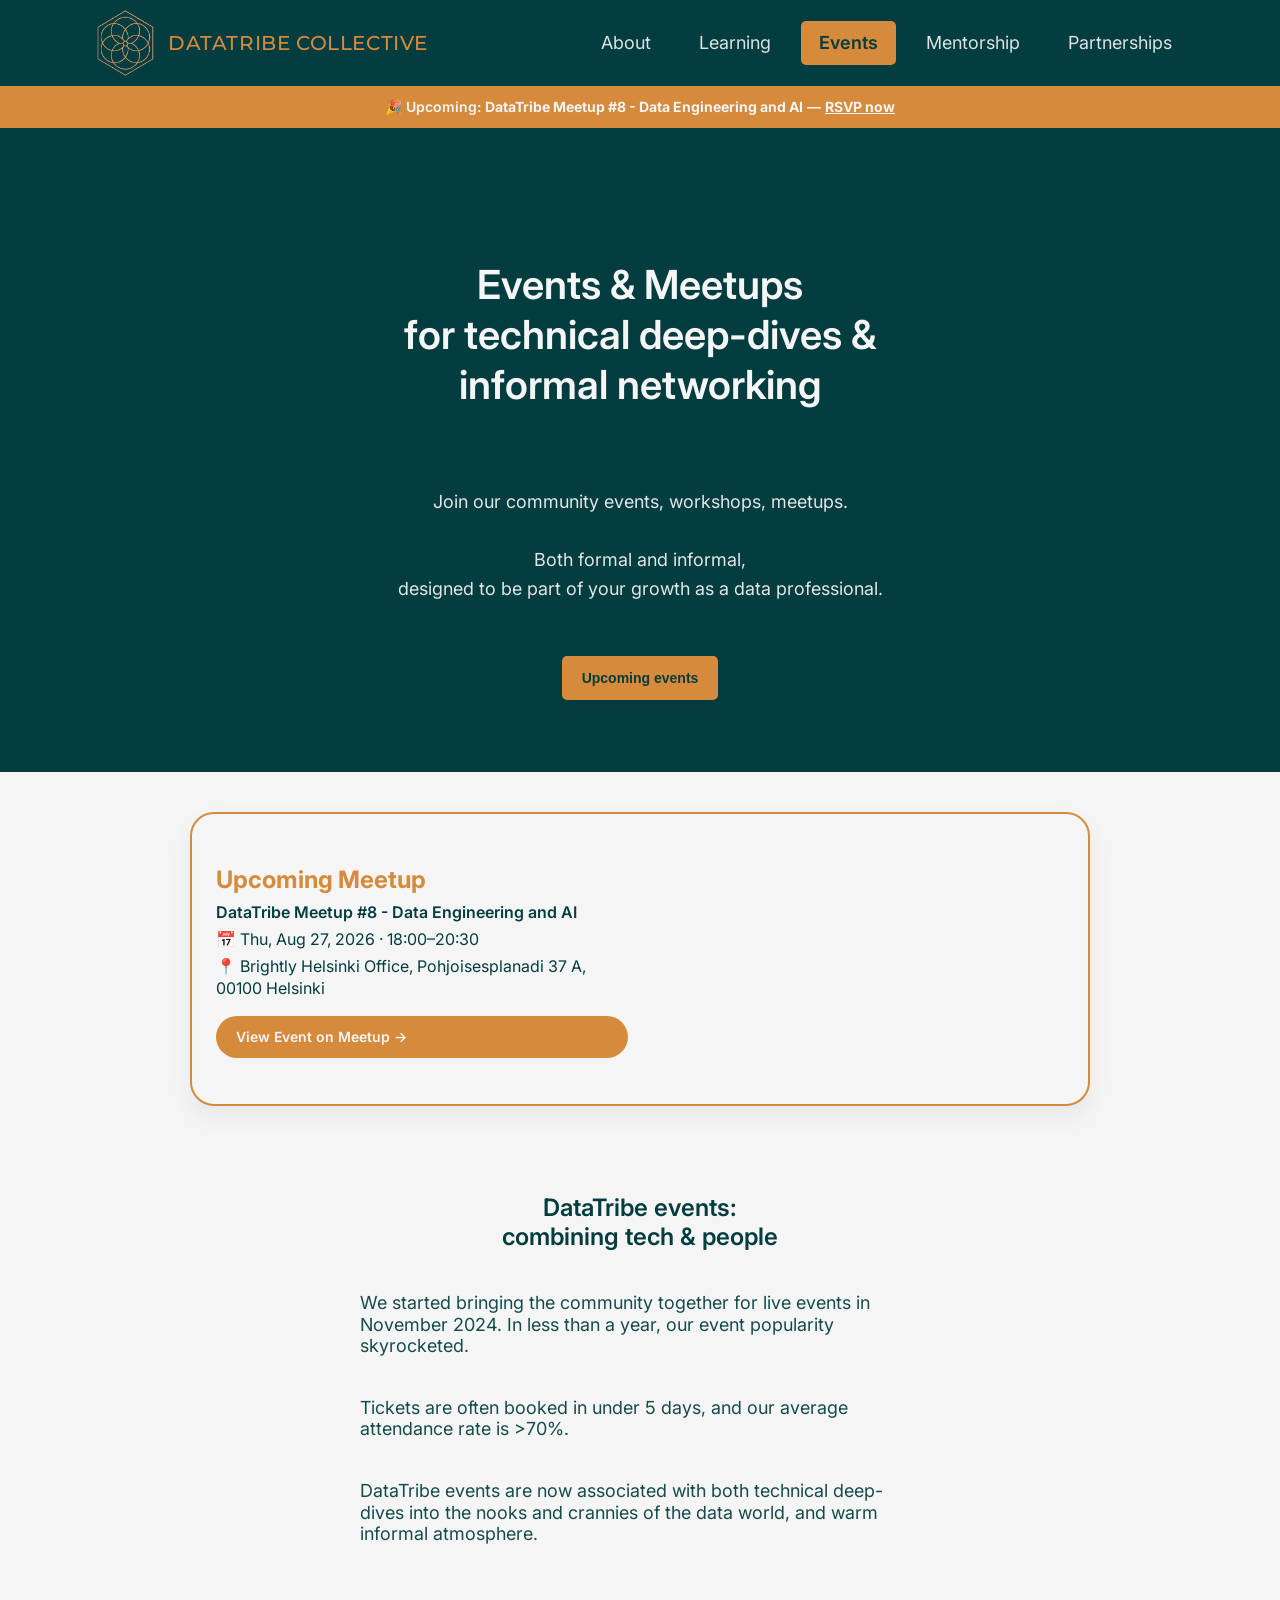
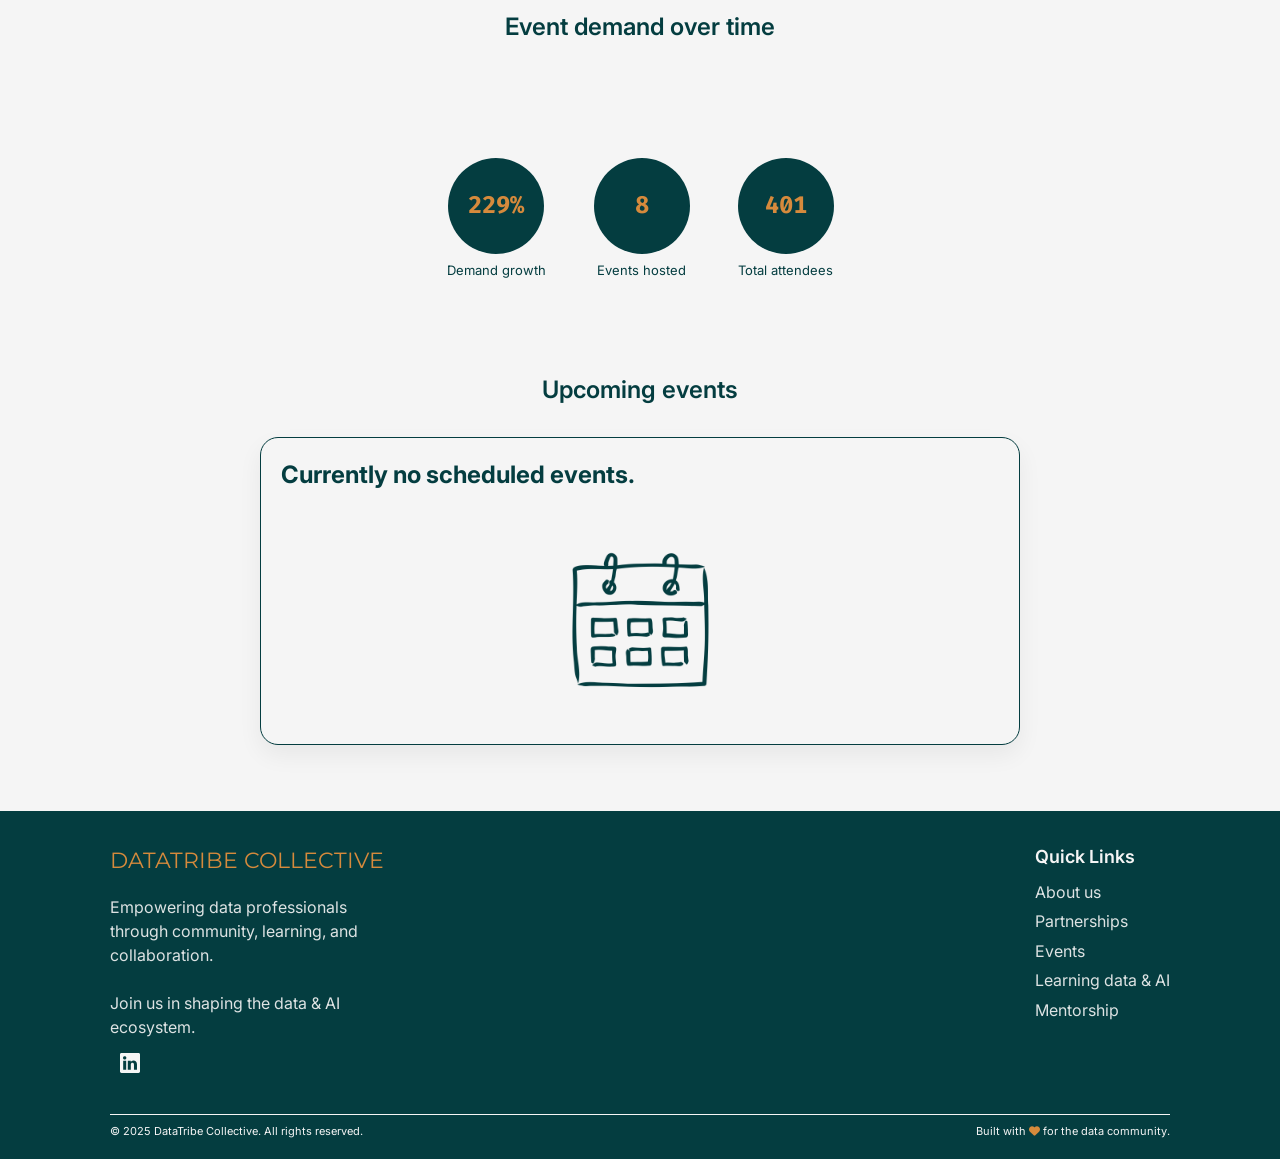
==== events.html @ bccb4456 "Add upcoming meetup section to main page" ====
<!DOCTYPE html>
<html lang="en">
<head>
    <meta charset="UTF-8">
    <title>DataTribe Collective – Events</title>
    <meta name="viewport" content="width=device-width, initial-scale=1.0">

    <!-- Inter font -->
    <link rel="preconnect" href="https://fonts.gstatic.com" crossorigin>
    <link rel="preconnect" href="https://fonts.googleapis.com">
    <link href="https://fonts.googleapis.com/css2?family=Inter:wght@300;400;500;600;700&display=swap" rel="stylesheet">
    <link href="https://fonts.googleapis.com/css2?family=Fira+Code:wght@300..700&display=swap" rel="stylesheet">
    <link href="https://fonts.googleapis.com/css2?family=Montserrat:ital,wght@0,100..900;1,100..900&display=swap" rel="stylesheet">
    <link
    rel="stylesheet"
    href="https://cdnjs.cloudflare.com/ajax/libs/font-awesome/6.5.1/css/all.min.css"/>

    <!-- Shared styles -->
    <link rel="stylesheet" href="css/styles.css">
</head>
<body>

    <!-- HEADER / NAV
         Shared navigation, "Events" active on this page.
    -->
    <header>
        <div class="container nav">
                <!-- Logo links back to main page -->
            <a href="index.html#about" class="logo">
            <img src="images/DTC-logo.png" alt="DataTribe Collective logo"><p class="nav-title">DATATRIBE COLLECTIVE</p>  
            </a>
    
            <nav class="nav-links">
                <a href="index.html#about" class="nav-link">About</a>
                <a href="learning.html" class="nav-link">Learning</a>
                <a href="events.html" class="nav-link active">Events</a>
                <a href="mentorship.html" class="nav-link">Mentorship</a>
                <a href="partnerships.html" class="nav-link">Partnerships</a>
            </nav>
        </div>
    </header>
    <!--upcoming events section
    -->
    <div class="event-ribbon" id="event-ribbon">
  <span class="ribbon-text">
    🎉 Upcoming: <strong id="ribbon-event-title"></strong> —
    <a href="#" id="ribbon-event-link" target="_blank" rel="noopener noreferrer">RSVP now</a>
  </span>
</div>

    <!-- HERO
         Events & meetups hero with CTA.
    -->
    <section class="hero events-hero">
        <div class="container">
            <div class="hero-inner">
                <div class="hero-title">
                    Events & Meetups <br>
                    for technical deep-dives & informal networking
                </div>

                <p class="hero-text">
                    Join our community events, workshops, meetups.
                    <br><br>
                    Both formal and informal,
                    <br>
                    designed to be part of your growth as a data professional.
                    <br><br>
                </p>

                <a href="https://www.meetup.com/datatribe-meetup-group/">
                <button class="hero-button">Upcoming events</button>
                </a>
            </div>
        </div>
    </section>
    <section id="upcoming-meetup" class="meetup-section">
  <div class="meetup-card">
    <div class="meetup-info">
      <h1 class="meetup-heading">Upcoming Meetup</h1>
      <p class="meetup-title" id="meetup-title"></p>
      <p class="meetup-time" id="meetup-time"></p>
      <p class="meetup-address" id="meetup-address"></p>
      <a href="#" id="meetup-link" target="_blank" rel="noopener noreferrer" class="meetup-btn">
        View Event on Meetup →
      </a>
    </div>
    <div class="meetup-map">
      <iframe
        id="meetup-map-frame"
        width="100%"
        height="100%"
        style="border:0;"
        loading="lazy"
        allowfullscreen>
      </iframe>
    </div>
  </div>
</section>

    <!-- INTRO TEXT
         Story & positioning of DataTribe events.
    -->
    <section class="events-intro">
        <div class="container why-join-header">
            <h1>DataTribe events:
                <br>
                combining tech &amp; people</h1>

            <div class="hero-text">
                <p>
                    We started bringing the community together for live events in November 2024.
                    In less than a year, our event popularity skyrocketed.
                </p>
                <p>
                    Tickets are often booked in under 5 days, and our average attendance rate is >70%.
                </p>
                <p>
                    DataTribe events are now associated with both technical deep-dives into the nooks and crannies of the data world, and warm informal atmosphere.
                </p>
            </div>
        </div>
    </section>

    <!-- EVENT DEMAND PLACEHOLDER
         Placeholder for your event-demand chart image.
         Replace the inner text with an <img> when ready.
    -->
    <section class="events-chart-section">
        <div class="container why-join-header">
            <h1>Event demand over time</h1>

            <!--<div class="events-chart-placeholder">
                    <img src="growth.png" alt="DataTribe event demand over time">
            </div>-->
        </div>
    </section>

    <!-- STATS
         Three circular stats: demand growth, events hosted, attendees.
    -->
    <section class="events-stats">
        <div class="container">
            <div class="events-stats-grid">
                <div class="events-stat">
                    <div class="events-stat-value">229%</div>
                    <div class="events-stat-label">Demand growth</div>
                </div>
                <div class="events-stat">
                    <div class="events-stat-value">8</div>
                    <div class="events-stat-label">Events hosted</div>
                </div>
                <div class="events-stat">
                    <div class="events-stat-value">401</div>
                    <div class="events-stat-label">Total attendees</div>
                </div>
            </div>
        </div>
    </section>

    <!-- CTA BLOCKS
         Options: Attend, Present, Host + Invite DataTribe call-to-action.
    
    <section class="events-cta" id="events-cta">
        <div class="container">
            <h2 class="events-cta-title">DataTribe events: combining tech &amp; people</h2>

            <div class="events-cta-buttons-top">
                <button class="events-cta-btn">Attend</button>
                <button class="events-cta-btn">Present</button>
                <button class="events-cta-btn">Host</button>
            </div>

            <h3 class="events-invite-title">Invite DataTribe to your event</h3>

            <div class="events-cta-buttons-bottom">
                <button class="events-cta-btn">Invite</button>
            </div>
        </div>
    </section>-->

        <!--
    ========================
    UPCOMING EVENTS (TEMPLATE)
    To add events to the page:

    1. Remove this comment wrapper.
    2. Duplicate <div class="event-card">...</div> for each event.
    ========================
        -->

        <section>
            <div class="container, why-join">
                <div class="why-join-header">
                <h1>Upcoming events</h1>
                </div>

                
                <div class="learning-path-card">
                    <div class="no-events">
                    <h2>Currently no scheduled events.</h2>
                    <img src="images/no-event.png" alt="No scheduled events.">
                    </div>
                    
                    <!--
                    <h2>DataTribe Meetup #5</h2>
                    <p class="learning-path-text">
                        DESCRIPTION
                    </p>
        
                    <div class="learning-path-meta">
                        <div>
                            <strong>Partners:</strong> COMPANY
                            <br>

                            <strong>Location:</strong> ADD
                            <br>

                            <strong>Capacity:</strong> ADD
                            <br>

                            <strong>Doors open:</strong> TIME
                            <br><br>
                        </div>
                    </div>
        
                    <a href="https://www.meetup.com/datatribe-meetup-group/">
                    <button class="hero-button, hero-button-dark">RSVP on MeetUp</button>
                    </a> 
                    -->
                </div>
            </div>
    </section>  


    <!-- FOOTER -->

    <footer class="footer">
            <div class="container">
                <div class="footer-inner">
                    <div>
                        <div class="nav-title">
                            <h2>DATATRIBE COLLECTIVE</h2></div>
                        <div class="footer-brand-text">
                                Empowering data professionals
                                through community, learning, and collaboration. 
                                <br><br>    
                                Join us in shaping the data & AI ecosystem.
                        </div>
                        <div class="footer-social">
                            <p>
                                <a href="https://www.linkedin.com/company/datatribe-collective/" target="_blank" rel="noopener">
                                <svg xmlns="http://www.w3.org/2000/svg" width="20" height="20" fill="currentColor" class="bi bi-linkedin" viewBox="0 0 16 16">
                                <path d="M0 1.146C0 .513.526 0 1.175 0h13.65C15.474 0 16 .513 16 1.146v13.708c0 .633-.526 1.146-1.175 1.146H1.175C.526 16 0 15.487 0 14.854zm4.943 12.248V6.169H2.542v7.225zm-1.2-8.212c.837 0 1.358-.554 1.358-1.248-.015-.709-.52-1.248-1.342-1.248S2.4 3.226 2.4 3.934c0 .694.521 1.248 1.327 1.248zm4.908 8.212V9.359c0-.216.016-.432.08-.586.173-.431.568-.878 1.232-.878.869 0 1.216.662 1.216 1.634v3.865h2.401V9.25c0-2.22-1.184-3.252-2.764-3.252-1.274 0-1.845.7-2.165 1.193v.025h-.016l.016-.025V6.169h-2.4c.03.678 0 7.225 0 7.225z"/>
                                </svg>
                                </a>
                            </p>
                        </div>
                    </div>
    
                    <div>
                        <div class="footer-links-title">Quick Links</div>
                        <ul class="footer-links-list">
                            <li><a href="index.html#about">About us</a></li>
                            <li><a href="partnerships.html">Partnerships</a></li>
                            <li><a href="events.html">Events</a></li>
                            <li><a href="learning.html">Learning data &amp; AI</a></li>
                            <li><a href="mentorship.html">Mentorship</a></li>
                        </ul>
                    </div>
                </div>
    
                <div class="footer-bottom">
                    <div>© 2025 DataTribe Collective. All rights reserved.</div>
                    <div>Built with <i class="fa-solid fa-heart heart"></i> for the data community.</div>
                </div>
            </div>
        </footer>

    <!-- Shared script -->
    <script src="script.js"></script>
</body>
</html>
---- css/styles.css ----
@import url('https://fonts.googleapis.com/css2?family=Inter:wght@300;400;500;600;700&display=swap');

/* =============== */
/* GLOBAL THEME    */
/* =============== */

:root {
    --bg-hero: #043d40;
    --bg-page: #F5F5F5;
    --accent: #D68A3C;
    --accent-hover: #E19745;
    --text-dark-green: #043d40;
    --text-dark: #1A1A1A;
    --text-light: #F5F5F5;
    --text-muted: #5A5A5A;

    --radius-pill: 999px;
    --radius-card: 24px;
    --shadow-soft: 0 10px 25px rgba(0, 0, 0, 0.06);
    
    --font-main: "Inter", sans-serif;

    --space-section: 48px;       /* default vertical spacing */
    --space-section-large: 72px; /* hero + special sections */
}

/* =============== */
/* RESETS & BASE   */
/* =============== */

*,
*::before,
*::after {
    box-sizing: border-box;
}

html,
body {
    margin: 0;
    padding: 0;
}

body {
    font-family: var(--font-main);
    background: var(--bg-page);
    color: var(--text-dark);
    line-height: 1.6;
}

img {
    max-width: 100%;
    height: auto;
    display: block;
}

a {
    text-decoration: none;
    color: inherit;
}

section {
    margin: 0;
    padding: var(--space-section) 0;
}

.container {
    max-width: 1100px;
    margin: 0 auto;
    padding: 0 20px;
}

/* Headings & paragraphs inside sections */

h1, h2, h3, h4, h5, h6 {
    margin: 0 0 16px;
}

p {
    margin: 0 0 16px;
}

section > *:last-child {
    margin-bottom: 0;
}

li {
    text-align: left;
}

/* ================= */
/* HEADER / NAV      */
/* ================= */

header {
    position: sticky;
    top: 0;
    z-index: 10;
    background: var(--bg-hero);
}

.nav {
    display: flex;
    align-items: center;
    justify-content: space-between;
    padding: 8px 0;
    color: var(--text-light);
}

.logo {
    display: inline-flex;
    align-items: center;
    gap: 8px;
    font-weight: 700;
    font-size: 20px;
    letter-spacing: 0.03em;
    color: var(--text-light);
}

.logo img {
    max-height: 70px;
    width: auto;
}

.nav-title{
    font-family: "Montserrat", sans-serif;
    font-weight: 500;
    color: var(--accent);
    margin: auto;
}

.nav-title h2 {
    font-size: 1.4em;
    font-weight: normal;
}

.nav-links {
    display: flex;
    gap: 12px;
    font-size: 18px;
}

.nav-link {
    padding: 8px 18px;
    border-radius: 5px;
    opacity: 0.9;
    color: var(--text-light);
    transition: background 0.2s ease, color 0.2s ease, opacity 0.2s ease;
}

.nav-link.active {
    background: var(--accent);
    color: var(--bg-hero);
    font-weight: 600;
    opacity: 1;
}

.nav-link:hover {
    background: var(--accent);
    opacity: 0.8;
}

/* mobile: simple fallback */
@media (max-width: 800px) {
    .nav-links {
        display: none;
    }
}

/* =============== */
/* GLOBAL HERO     */
/* =============== */

.hero {
    background: var(--bg-hero);
    color: var(--text-light);
    padding: var(--space-section-large) 0;
}

.hero > .container {
    display: flex;
    align-items: center;
    justify-content: center;
    min-height: 500px; /* consistent hero band height */
}

.hero-inner {
    max-width: 760px;
    width: 100%;
    display: flex;
    flex-direction: column;
    align-items: center;
    gap: 18px;
    text-align: center;
}

.hero-badge {
    padding: 6px 18px;
    border-radius: var(--radius-pill);
    border: 1px solid rgba(255, 255, 255, 0.25);
    font-size: 11px;
    text-transform: uppercase;
    letter-spacing: 0.12em;
    opacity: 0.9;
}

.hero-title {
    font-size: 40px;
    font-weight: 600;
    line-height: 1.25;
    padding: 1.5em;
}

.hero-text {
    font-size: 18px;
    max-width: 640px;
    opacity: 0.92;
    margin: 0 auto;
}

.hero-button {
    margin-top: 6px;
    padding: 14px 20px;
    background: var(--accent);
    color: #043d40;
    /* border-radius: var(--radius-pill); */
    border-radius: 5px;
    font-size: 14px;
    font-weight: 600;
    border: none;
    cursor: pointer;
    box-shadow: var(--shadow-soft);
    transition: background 0.2s ease, transform 0.15s ease;
}

.hero-button:hover {
    background: var(--accent-hover);
    transform: translateY(-1px);
}

.hero-button-dark {
    margin-top: 6px;
    padding: 14px 20px;
    border-radius: 5px;
    font-size: 14px;
    font-weight: 600;
    border: none;
    cursor: pointer;
    background: var(--text-dark-green);
    color: var(--accent);
    display: grid;
    justify-self: center;
} 

@media (max-width: 768px) {
    .hero {
        padding: 56px 0;
    }

    .hero > .container {
        min-height: 260px;
    }

    .hero-title {
        font-size: 26px;
    }
}

/* Page-specific hero tweaks (all share same shell) */

.partnerships-hero .hero-title,
.events-hero .hero-title,
.learning-hero .hero-title,
.mentorship-hero .hero-title {
    max-width: 720px;
    margin: 0 auto;
}

.partnerships-hero .hero-text,
.events-hero .hero-text,
.learning-hero .hero-text,
.mentorship-hero .hero-text {
    max-width: 640px;
    margin: 0 auto;
}

/* ===================== */
/* SOCIAL MEDIA BAR      */
/* ===================== */

.social-media-bar {
    padding: var(--space-section) 0;
}

/* ===================== */
/* SOCIAL MEDIA BAR      */
/* ===================== */

/* SOCIAL MEDIA BAR */
.social-media-bar {
    padding: var(--space-section) 100px;
}

.social-media-grid {
    display: grid;
    grid-template-columns: repeat(4, 1fr);
    gap: 40px 20px;
    max-width: 1000px;
    margin: 0 auto;
    padding: 40px;
    text-align: center;
}

.social-media-item img {
    width: 150px;   /* adjust if needed */
    height: auto;
    margin: 0 auto 10px;
}

.social-media-number {
    font-family: "Fira Code", monospace; 
    font-size: 24px;
    font-weight: 700;
    color: #043D40;
    margin-top: 4px;
}

/*Responsive*/

@media (max-width: 700px) {
    .social-media-grid {
        grid-template-columns: repeat(2, 1fr);
        gap: 32px;
    }
}

@media (max-width: 450px) {
    .social-media-grid {
        grid-template-columns: 1fr;
    }
}


/* ===================== */
/* WHY JOIN SECTION      */
/* ===================== */

.why-join {
    background: var(--bg-page);
}

.why-join-header {
    text-align: center;
    max-width: 640px;
    margin: 0 auto 32px;
    color: var(--text-dark-green);
    line-height: 1.2;
}

.why-join-header h1 {
    font-weight: 600;
    margin-bottom: 20px;
    color: #043D40;
}

.why-join-header-light h1 {
    text-align: center;
    max-width: 640px;
    font-weight: 600;
    margin: 0 auto 32px;
    color: #f5f5f5;
    line-height: 1.2;
}

.why-join-header p {
    color: #043d40;
    margin: 0;
    text-align: left;
    padding: 20px;
}

.why-join-grid {
    display: grid;
    grid-template-columns: repeat(4, 1fr);
    gap: 40px;
    justify-items: center;
}

.why-join-item {
    display: flex;
    flex-direction: column;
    align-items: center;
    text-align: center;
    gap: 10px;
}

.why-join-icon {
    width: 120px;
    height: 120px;
    display: flex;
    align-items: center;
    justify-content: center;
    background: #F5F5F5;
}

.why-join-icon img {
    max-width: 100%;
    max-height: 100%;
    object-fit: contain;
}

.why-join-label {
    font-size: 13px;
    font-weight: 500;
    color: var(--text-dark-green);
}

/* ===================== */
/* PARTNERS SECTION      */
/* ===================== */




/* ===================== */
/* ABOUT SECTION         */
/* ===================== */

.about-section {
    background: #F5F5F5;
}

.about-item {
    display: flex;
    align-items: flex-start;
    gap: 24px;
    margin-bottom: 28px;
}

.about-icon {
    width: 50px;
    height: 50px;
    border-radius: 50%;
    background: var(--bg-hero);
    display: inline-block;
    align-items: center;
    flex-shrink: 0;
    color: var(--accent);
    font-size: 40px;
}

.widget {
    width: 25%;
    height: auto;
    margin: auto;
}

.about-content h2 {
    padding-left: 18px;
    font-weight: 600;
    margin-bottom: 6px;
    color: var(--text-dark-green);
    margin-top: 20px;
    text-align: left;
}

.about-content p,
.about-content li {
    color: var(--text-dark-green);
    text-align: left;
}

.about-content ul {
    padding-left: 18px;
    margin: 0;
}

.partners-slider {
    overflow: hidden;
    width: 100%;
}

.partners-track {
    display: flex;
    transition: transform 0.5s ease;
}

.partner-logo {
    flex: 0 0 calc(100% / 3);
    display: flex;
    align-items: center;
    justify-content: center;
}

.partner-logo img {
    width: 50%;
    display: block;
}

/* ===================== */
/* CORE TEAM SECTION     */
/* ===================== */

.core-team-section {
    background: #F5F5F5;
}

.core-card {
    border: 2px solid var(--accent);
    border-radius: 24px;
    padding: 20px 24px;
    background: #F5f5f5;
    box-shadow: var(--shadow-soft);
    margin-bottom: 24px;
}

.core-card.main {
    display: flex;
    gap: 24px;
    align-items: flex-start;
}

.core-photo-circle {
    width: 40%;
    margin: auto;
    height: 200px;
    border-radius: 50%;
    background: #f5f5f5;
    display: flex;
    align-items: center;
    justify-content: center;
    font-size: 12px;
}

.core-main-name h1 {
    color: var(--accent);
    margin-bottom: 4px;
    text-align: left;
}

.core-main-role h2 {
    font-weight: 600;
    color: var(--text-dark-green);
    margin-bottom: 6px;
    text-align: left;
    line-height: 1.2;
}

.core-main-list {
    color: #043D40;
    padding-left: 18px;
    margin: 0;
    text-align: left;
    line-height: 1.2;
}

.core-card.team-grid {
    text-align: center;
}

.core-team-grid {
    display: grid;
    grid-template-columns: repeat(3, 1fr);
    gap: 18px 32px;
    justify-items: center;
}

.core-mini-photo {
    width: 120px;
    height: 120px;
    border-radius: 50%;
    background: #f5f5f5;
    display: flex;
    align-items: center;
    justify-content: center;
    font-size: 13px;
    color: #5A5A5A;
    margin: 0 auto 6px;
    border: 3px solid var(--accent);
    overflow: hidden;
    flex-shrink: 0;
}

.core-mini-photo img {
    width: 100%;
    height: 100%;
    object-fit: cover;
}

.core-member-name {
    font-size: 15px;
    font-weight: 700;
    color: var(--accent);
    line-height: 1.2;
    margin-bottom: 5px;
}

.core-member-role {
    font-size: 13px;
    color: #043D40;
}

/* ===================== */
/* FOOTER                */
/* ===================== */

.footer {
    background: var(--bg-hero);
    color: #F5F5F5;
    padding: 32px 0 18px;
/*    font-size: 13px;*/
}

.footer-inner {
    display: flex;
    justify-content: space-between;
    align-items: flex-start;
    gap: 40px;
    flex-wrap: wrap;
}

.footer-brand-text {
    max-width: 260px;
    line-height: 1.5;
    opacity: 0.9;
    margin-bottom: 10px;
}

.footer-social {
    display: flex;
    align-items: center;
    gap: 8px;
}

.footer-social a {
    position: static;
    font-weight: 600;
    padding: 4px 10px;
    display: inline-flex;
    align-items: center;
    justify-content: center;
    width: auto;
    height: auto;
}

.footer-links-title {
    font-size: 18px;
    font-weight: 600;
    margin-bottom: 6px;
}

.footer-links-list {
    list-style: none;
    margin: 0;
    padding: 0;
}

footer svg {
    width: 20px;
    height: 20px;
    display: block;
  }

.footer-links-list li a {
    display: block;
    padding: 2px 0;
    opacity: 0.9;
}

.footer-links-list li a:hover {
    opacity: 1;
    color: var(--accent);
}

.footer-bottom {
    border-top: 0.5px solid var(--text-light);
    margin-top: 18px;
    padding-top: 8px;
    display: flex;
    justify-content: space-between;
    gap: 16px;
    flex-wrap: wrap;
    font-size: 11px;
}

.heart {
    color: var(--accent);
}

/* ============================= */
/* PARTNERSHIPS PAGE SECTIONS    */
/* ============================= */

.partners-section-title {
    text-align: center;
    font-size: 24px;
    font-weight: 600;
    color: #043D40;
    margin-bottom: 24px;
}

.partners-why {
    background: #F5F5F5;
}

.partners-why-grid {
    display: grid;
    grid-template-columns: repeat(3, 1fr);
    gap: 18px;
    margin-bottom: 24px;
    margin-top: 24px;
}

.partners-why-card {
    background: var(--text-dark-green);
    border-radius: var(--radius-card);
    padding: 18px 16px;
    box-shadow: var(--shadow-soft);
    border: 2px solid var(--accent);
    font-size: 13px;
    color: var(--text-light);
}

.partners-why-card-light {
    background: var(--bg-page);
    border-radius: var(--radius-card);
    padding: 18px 16px;
    font-size: 13px;
    color: var(--text-dark-green);
}

.partners-why-icon {
    border-radius: 50%;
    background: var(--bg-hero);
    color: var(--accent);
    display: flex;
    align-items: center;
    justify-content: center;
    font-weight: 700;
    font-size: 16px;
    margin-bottom: 10px;
}

/* Partnerships banner CTA */

.partners-banner {
    margin-top: 16px;
    padding: 16px 20px 20px;
    border-radius: 18px;
    background: var(--bg-hero);
    color: var(--text-light);
    display: flex;
    border: 2px solid var(--accent);
    flex-direction: column;
    align-items: center;
    gap: 10px;
    text-align: center;
}

.partners-banner-text {
    font-size: 14px;
    line-height: 1.5;
}

.partners-banner-btn {
    padding: 8px 18px;
    border-radius: var(--radius-pill);
    background: var(--accent);
    font-size: 13px;
    font-weight: 600;
    color: #fff;
}

.partners-banner-btn:hover {
    background: var(--accent-hover);
}

/* Partnership types */

.partnership-types {
    background: var(--bg-page);
}

.partnership-card {
    background: #FFFFFF;
    border-radius: 18px;
    border: 1px solid #E6E6E6;
    padding: 18px 22px;
    box-shadow: var(--shadow-soft);
    margin-bottom: 16px;
}

.partnership-card h3 {
    font-size: 16px;
    font-weight: 600;
    color: #043D40;
    margin-bottom: 10px;
}

.partnership-card-content {
    display: grid;
    grid-template-columns: minmax(0, 2.1fr) minmax(0, 1.6fr);
    gap: 32px;
    font-size: 13px;
    color: var(--text-muted);
}

.partnership-right-list {
    margin: 0;
    padding-left: 18px;
    list-style: disc;
}

/* Steps */

.partner-steps-section {
    background: #FFFFFF;
}

.partner-steps-grid {
    display: grid;
    grid-template-columns: repeat(3, 1fr);
    gap: 24px;
    margin-top: 10px;
}

.partner-step {
    text-align: center;
    font-size: 13px;
}

.partner-step-icon {
    width: 86px;
    height: 86px;
    margin: 0 auto 10px;
    border-radius: 50%;
    background: var(--bg-hero);
    border: 3px solid #F2B071;
    display: flex;
    align-items: center;
    justify-content: center;
    color: #FFFFFF;
    font-size: 14px;
    font-weight: 600;
    overflow: hidden;
}

.partner-step-icon img {
    width: 100%;
    height: 100%;
    object-fit: cover;
}

/* Final CTA */

.partners-final-cta {
    background: var(--bg-hero);
    color: var(--text-light);
}

.partners-final-inner {
    max-width: 720px;
    margin: 0 auto;
    text-align: center;
}

.partners-final-inner h2 {
    font-size: 22px;
    font-weight: 600;
    margin-bottom: 10px;
}

.partners-final-inner p {
    font-size: 14px;
    opacity: 0.95;
    margin-bottom: 14px;
}

/* ============================= */
/* EVENTS PAGE SECTIONS          */
/* ============================= */

.events-intro {
    background: var(--bg-page);
}

.events-chart-section {
    background: #F5F5F5;
    padding-top: 0;
}

.events-chart-title {
    font-size: 18px;
    font-weight: 600;
    color: #043D40;
    margin: 0 auto 10px;
    text-align: center;
}

.events-chart-placeholder {
    margin: 0 auto;
    display: flex;
    align-items: center;
    justify-content: center;
    font-size: 13px;
}

/* Stats */

.events-stats {
    background: var(--bg-page);
}

.events-stats-grid {
    display: flex;
    justify-content: center;
    gap: 48px;
    flex-wrap: wrap;
}

.events-stat {
    text-align: center;
}

.events-stat-value {
    font-family: "Fira Code", sans-serif;
    width: 96px;
    height: 96px;
    border-radius: 50%;
    background: var(--bg-hero);
    color: var(--accent);
    display: flex;
    align-items: center;
    justify-content: center;
    font-size: 24px;
    font-weight: 700;
    margin: 0 auto 6px;
}

.events-stat-label {
    font-size: 13px;
    color: #043D40;
}

/* CTA */

.events-cta {
    background: var(--bg-hero);
    color: #FFFFFF;
    text-align: center;
}

.events-cta-title {
    font-size: 20px;
    font-weight: 600;
    margin-bottom: 18px;
}

.events-cta-buttons-top {
    display: flex;
    justify-content: center;
    gap: 16px;
    margin-bottom: 24px;
    flex-wrap: wrap;
}

.events-invite-title {
    font-size: 18px;
    font-weight: 500;
    margin-bottom: 12px;
}

.events-cta-buttons-bottom {
    display: flex;
    justify-content: center;
}

.events-cta-btn {
    padding: 8px 22px;
    border-radius: var(--radius-pill);
    background: var(--accent);
    border: none;
    font-size: 13px;
    font-weight: 600;
    color: #F5F5F5;
    cursor: pointer;
    box-shadow: var(--shadow-soft);
    transition: background 0.2s ease, transform 0.15s ease;
}

.events-cta-btn:hover {
    background: var(--accent-hover);
    transform: translateY(-1px);
}

.no-events img {
    margin: auto;
    width: 30%;
    height: auto;
}

/* ============================= */
/* LEARNING PAGE SECTIONS        */
/* ============================= */

.learning-why {
    background: var(--bg-page);
}
.learning-benefits-grid {
    display: grid;
    grid-template-areas:
    "card-1 card-2"
    "card-3 card-4"
    "card-5 card-6";
    /*grid-template-columns: 1fr, 3fr;*/
    gap: 15px;
}

.learning-benefit-card {
    background: #F5F5F5;
    border-radius: 18px;
    border: 1px solid #043d40;
    box-shadow: var(--shadow-soft);
    padding: 16px 14px 14px;
    margin: 20px;
    font-size: 13px;
    color: var(--text-muted);
}

.learning-benefit-card h3 {
    font-size: 15px;
    font-weight: 600;
    color: #043D40;
    margin-bottom: 6px;
}

.learning-paths {
    background: var(--bg-hero);
    color: #F5F5F5;
}

.learning-path-card {
    background: #F5F5F5;
    color: #043D40;
    border-radius: 18px;
    border: 1px solid #043D40;
    box-shadow: var(--shadow-soft);
    padding: 18px 20px;
    max-width: 760px;
    margin: 0 auto 18px;
}

.learning-path-text {
    color: var(--text-dark-green);
    margin-bottom: 12px;
}

.learning-path-meta {
    display: grid;
    grid-template-columns: repeat(2, minmax(0, 1fr));
    gap: 6px 24px;
    color: var(--text-dark-green);
    margin-bottom: 14px;
}

/* ============================= */
/* MENTORSHIP PAGE SECTIONS      */
/* ============================= */

.mentor-why {
    background: var(--bg-page);
}

.mentor-benefits-grid {
    display: grid;
    grid-template-columns: repeat(3, 1fr);
    gap: 18px;
}

.mentor-benefit-card {
    background: #F5F5F5;
    border-radius: 18px;
    border: 1px solid var(--text-dark-green);
    box-shadow: var(--shadow-soft);
    padding: 16px 14px 14px;
    font-size: 13px;
    color: var(--text-muted);
}

.mentor-benefit-card h3 {
    font-size: 15px;
    font-weight: 600;
    color: #043D40;
    margin-bottom: 6px;
}

/* Program */

.mentor-program {
    background: var(--bg-hero);
    color: var(--text-light);
    text-align: left;
}

.mentor-steps-grid {
    display: flex;
    justify-content: center;
    gap: 48px;
    max-width: 1100px;
    margin: 20px auto;
    flex-wrap: wrap;
}

.mentor-step {
    max-width: 150px;

    margin: 0 auto;
    font-size: 13px;
    color: var(--bg-page);
}

.mentor-step-icon {
    display: flex;
    align-items: center;
    margin: 0 auto 10px;
    font-size: 26px;
}

.mentor-step-icon img {
    border: 2px solid var(--accent);
    border-radius: 18px;    
}

/* Expectations */

.mentor-expectations {
    background: var(--bg-page);
    text-align: center;
}

/*
.custom-bullets {
    list-style-image: url("images/check-mark.png");
}*/

.mentor-expectations-list {
    padding-bottom: 10px;
}

.mentor-expectations-list li {
    line-height: 1.5;
}

.mentor-expectations-list li::before {
    content: "";
    position: absolute;
    left: 0;
    top: 0;
    background-image: url("images/check-mark.png");
    font-size: 13px;
}
/* ============================= */
/* Meetup Section        */
/* ============================= */
.meetup-section {
    background: #F5F5F5;
    display: flex;
    justify-content: center;
    padding: 40px 24px;
}

.meetup-card {
    display: flex;
    gap: 24px;
    align-items: stretch;       /* was: center — this was causing the shrink */
    border: 2px solid var(--accent);
    border-radius: 24px;
    padding: 20px 24px;
    background: #F5f5f5;
    box-shadow: var(--shadow-soft);
    max-width: 900px;
    width: 100%;
}

.meetup-info {
    flex: 1;
    display: flex;              /* NEW */
    flex-direction: column;     /* NEW */
    justify-content: center;    /* NEW: centers text vertically to match map height */
}

.meetup-heading {
    color: var(--accent);
    margin-bottom: 4px;
    text-align: left;
}

.meetup-title {
    font-weight: 600;
    color: var(--text-dark-green);
    margin-bottom: 6px;
    text-align: left;
    line-height: 1.2;
}

.meetup-time,
.meetup-address {
    color: #043D40;
    text-align: left;
    line-height: 1.4;
    margin-bottom: 4px;
}

.meetup-map {
    flex: 1;
    min-height: 250px;
    border-radius: 16px;
    overflow: hidden;
    display: flex;
}

.meetup-map iframe {
    width: 100%;
    height: 100%;
    display: block;
}

/* Stack on smaller screens, map below text */
@media (max-width: 768px) {
    .meetup-card {
        flex-direction: column;
    }
    .meetup-map {
        width: 100%;
        height: 200px;
    }
}
.meetup-btn {
    display: inline-block;
    margin-top: 12px;
    padding: 10px 20px;
    background: var(--accent);
    color: #F5F5F5;
    border-radius: 999px;
    text-decoration: none;
    font-weight: 600;
    font-size: 14px;
    transition: opacity 0.2s ease;
}

.meetup-btn:hover {
    opacity: 0.85;
}


/* ============================= */
/* RESPONSIVE OVERRIDES         */
/* ============================= */

@media (max-width: 900px) {
    .why-join-grid {
        grid-template-columns: repeat(2, 1fr);
    }

    .partners-why-grid {
        grid-template-columns: repeat(3, 1fr);
        gap: 14px;
    }

    .learning-benefits-grid,
    .mentor-benefits-grid {
        grid-template-columns: repeat(2, 1fr);
    }
}

@media (max-width: 800px) {
    .partner-logo {
        flex: 0 0 50%;
    }

    .core-card.main {
        flex-direction: column;
    }

    .core-team-grid {
        grid-template-columns: repeat(2, 1fr);
    }

    .partners-why-grid {
        grid-template-columns: repeat(2, 1fr);
    }

    .partner-steps-grid {
        grid-template-columns: repeat(3, 1fr);
        gap: 18px;
    }
}

@media (max-width: 700px) {
    .events-chart-placeholder {
        height: 180px;
    }

    .events-cta-title,
    .events-invite-title {
        padding: 0 8px;
    }

    .partnership-card-content {
        grid-template-columns: 1fr;
        gap: 12px;
    }
}

@media (max-width: 650px) {
    .learning-benefits-grid,
    .learning-path-meta,
    .learning-internship-meta {
        grid-template-columns: 1fr;
    }
}

@media (max-width: 600px) {
    .why-join-grid,
    .core-team-grid,
    .partners-why-grid,
    .partner-steps-grid,
    .mentor-benefits-grid,
    .mentor-steps-grid {
        grid-template-columns: 1fr;
    }

    .footer-inner {
        flex-direction: column;
        gap: 20px;
    }

    .partner-logo {
        flex: 0 0 100%;
    }

    .about-item {
        flex-direction: column;
    }
}

/* ============================= */
/* Event ribbon*/
/* ============================= */
.event-ribbon {
    background: var(--accent);
    color: #F5F5F5;
    text-align: center;
    padding: 10px 16px;
    font-size: 14px;
    font-weight: 600;
    animation: ribbon-flash 2s ease-in-out infinite;
    position: sticky;
    z-index: 9;   /* one less than header's z-index: 10 */
}

.ribbon-text a {
    color: #F5F5F5;
    text-decoration: underline;
    font-weight: 700;
}

@keyframes ribbon-flash {
    0%, 100% { opacity: 1; }
    50% { opacity: 0.7; }
}

@media (max-width: 480px) {
    .event-ribbon {
        font-size: 12px;
        padding: 8px 12px;
    }
}
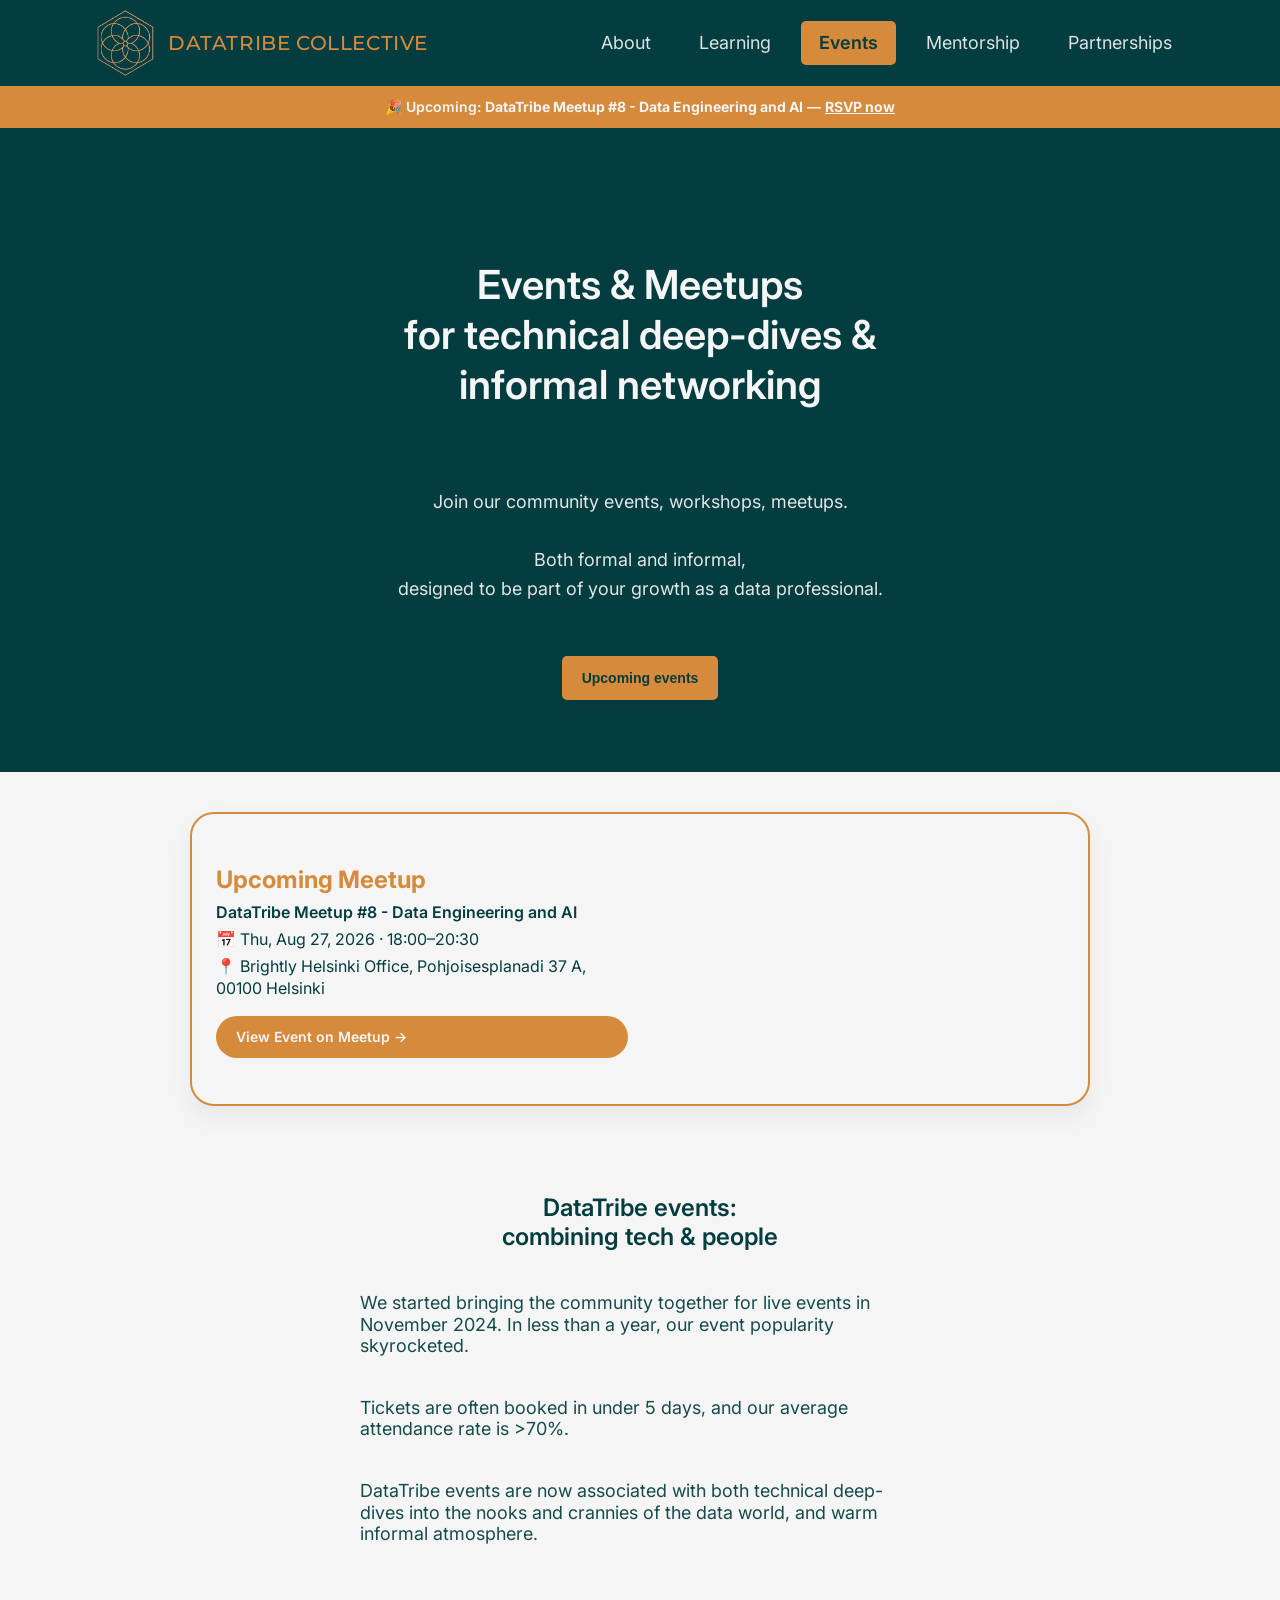
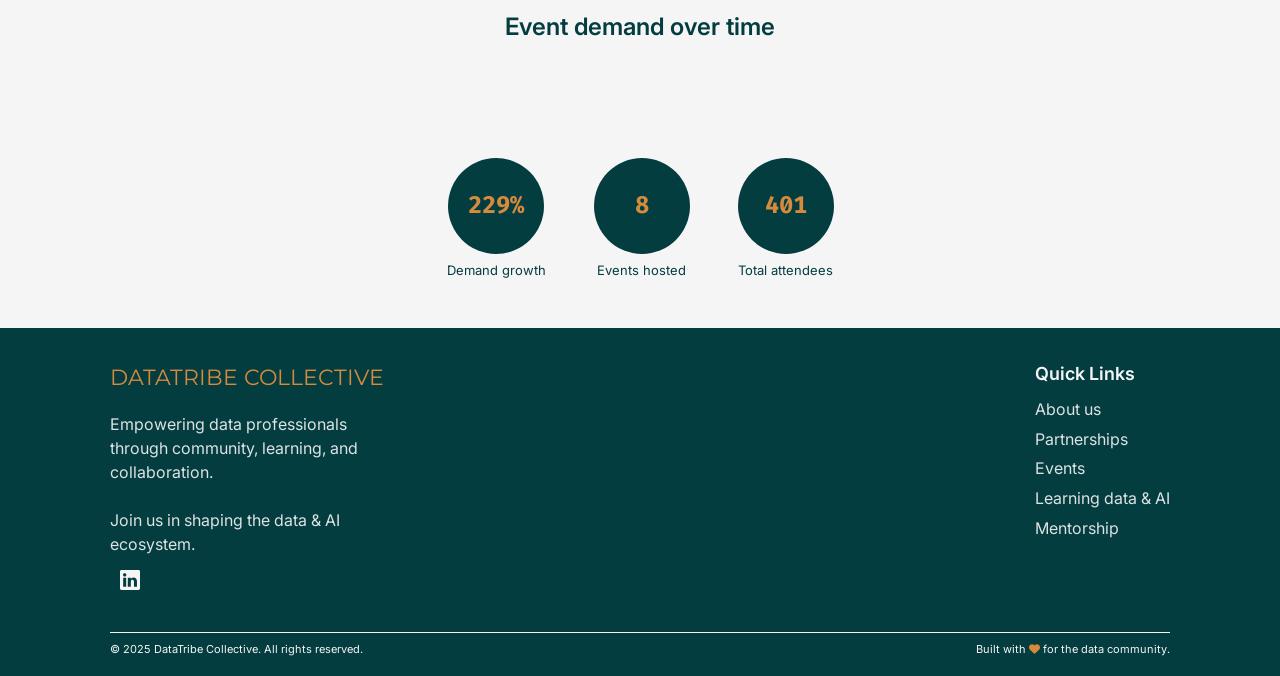
==== commit 06ad6a05: "Remove upcoming pages" ====
--- a/events.html
+++ b/events.html
@@ -179,60 +179,6 @@
         </div>
     </section>-->
 
-        <!--
-    ========================
-    UPCOMING EVENTS (TEMPLATE)
-    To add events to the page:
-
-    1. Remove this comment wrapper.
-    2. Duplicate <div class="event-card">...</div> for each event.
-    ========================
-        -->
-
-        <section>
-            <div class="container, why-join">
-                <div class="why-join-header">
-                <h1>Upcoming events</h1>
-                </div>
-
-                
-                <div class="learning-path-card">
-                    <div class="no-events">
-                    <h2>Currently no scheduled events.</h2>
-                    <img src="images/no-event.png" alt="No scheduled events.">
-                    </div>
-                    
-                    <!--
-                    <h2>DataTribe Meetup #5</h2>
-                    <p class="learning-path-text">
-                        DESCRIPTION
-                    </p>
-        
-                    <div class="learning-path-meta">
-                        <div>
-                            <strong>Partners:</strong> COMPANY
-                            <br>
-
-                            <strong>Location:</strong> ADD
-                            <br>
-
-                            <strong>Capacity:</strong> ADD
-                            <br>
-
-                            <strong>Doors open:</strong> TIME
-                            <br><br>
-                        </div>
-                    </div>
-        
-                    <a href="https://www.meetup.com/datatribe-meetup-group/">
-                    <button class="hero-button, hero-button-dark">RSVP on MeetUp</button>
-                    </a> 
-                    -->
-                </div>
-            </div>
-    </section>  
-
-
     <!-- FOOTER -->
 
     <footer class="footer">
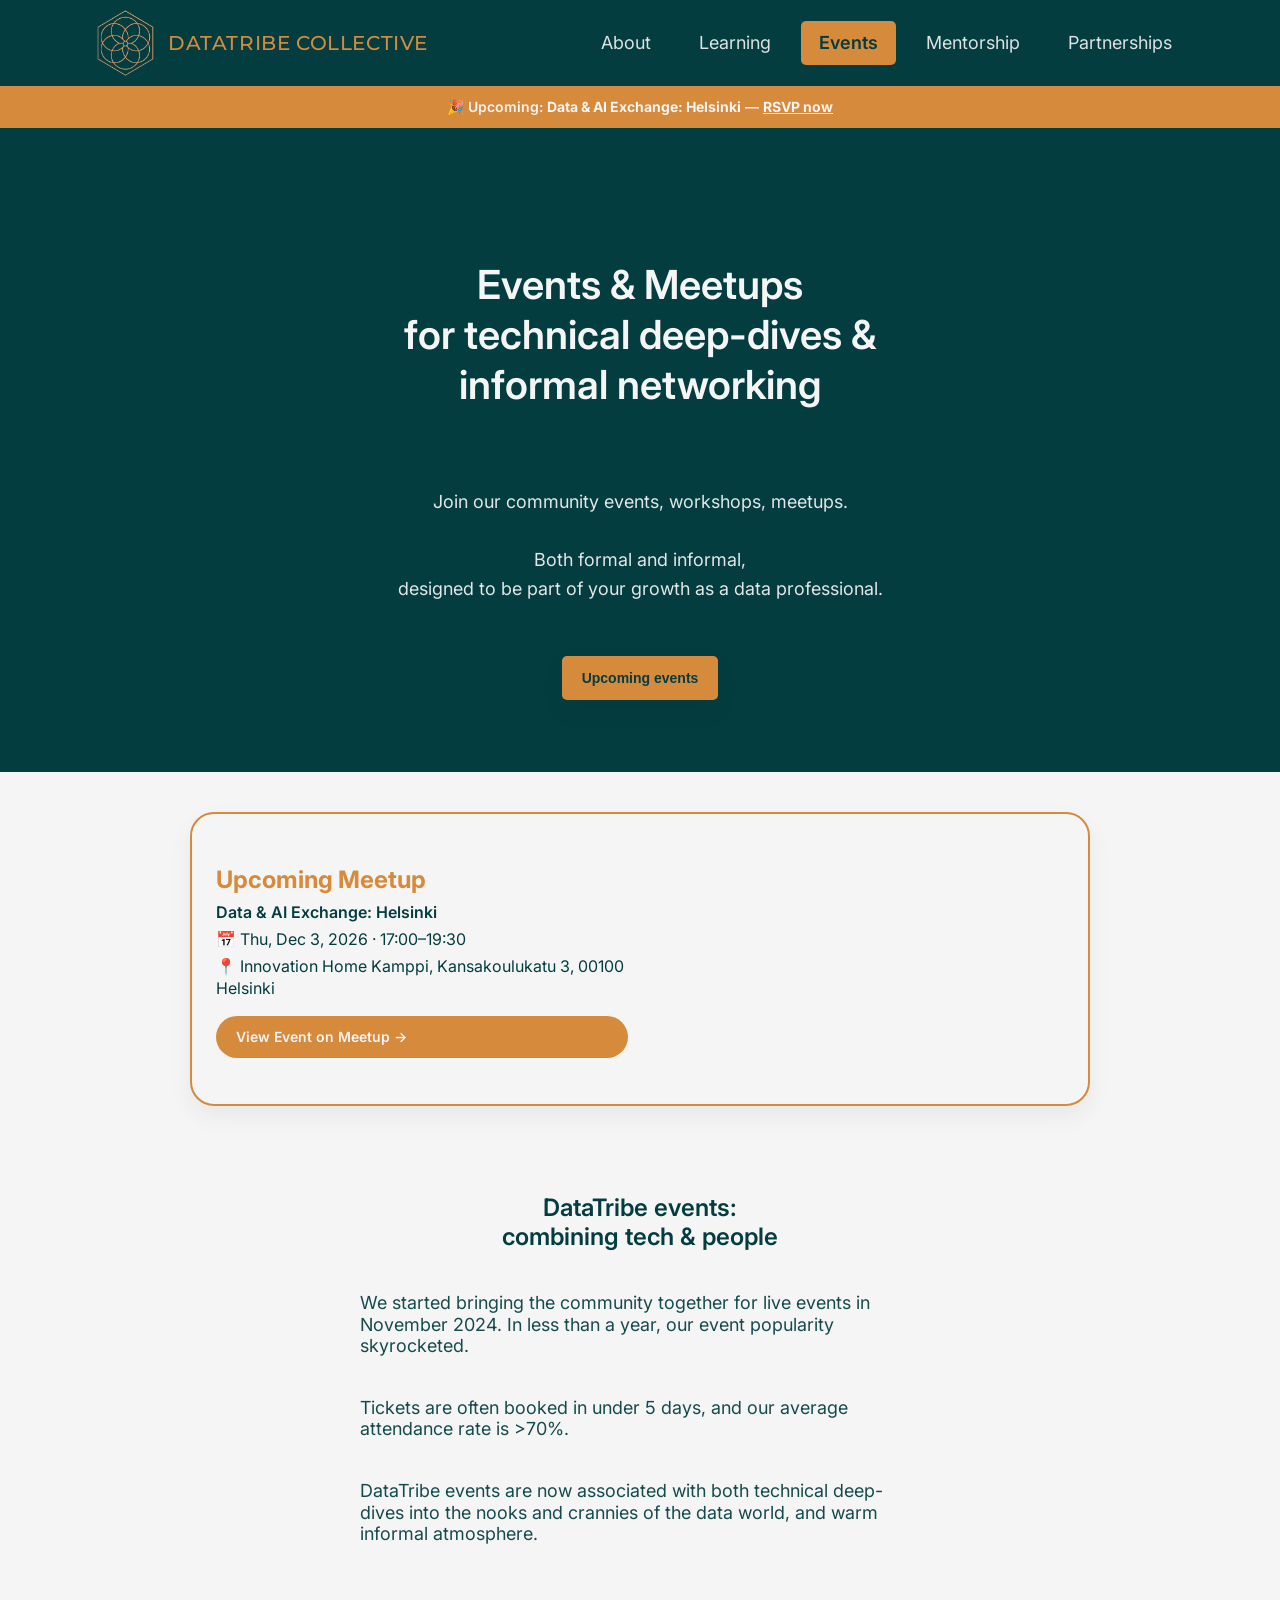
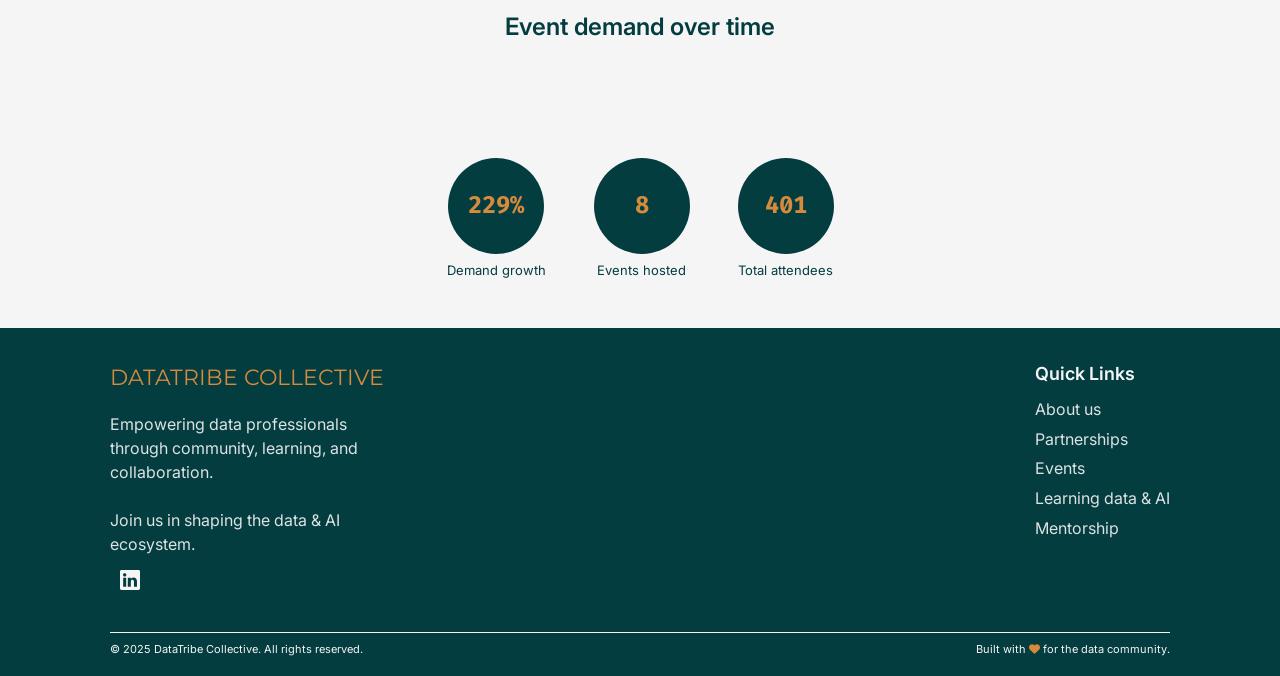
==== commit 84d6517b: "Show one event block on events.html, not two contradicting ones events.html had two "upcoming events" ====
--- a/events.html
+++ b/events.html
@@ -179,6 +179,60 @@
         </div>
     </section>-->
 
+        <!--
+    ========================
+    UPCOMING EVENTS (TEMPLATE)
+    To add events to the page:
+
+    1. Remove this comment wrapper.
+    2. Duplicate <div class="event-card">...</div> for each event.
+    ========================
+        -->
+
+        <section id="no-upcoming-events">
+            <div class="container why-join">
+                <div class="why-join-header">
+                <h1>Upcoming events</h1>
+                </div>
+
+                
+                <div class="learning-path-card">
+                    <div class="no-events">
+                    <h2>Currently no scheduled events.</h2>
+                    <img src="images/no-event.png" alt="No scheduled events.">
+                    </div>
+                    
+                    <!--
+                    <h2>DataTribe Meetup #5</h2>
+                    <p class="learning-path-text">
+                        DESCRIPTION
+                    </p>
+        
+                    <div class="learning-path-meta">
+                        <div>
+                            <strong>Partners:</strong> COMPANY
+                            <br>
+
+                            <strong>Location:</strong> ADD
+                            <br>
+
+                            <strong>Capacity:</strong> ADD
+                            <br>
+
+                            <strong>Doors open:</strong> TIME
+                            <br><br>
+                        </div>
+                    </div>
+        
+                    <a href="https://www.meetup.com/datatribe-meetup-group/">
+                    <button class="hero-button, hero-button-dark">RSVP on MeetUp</button>
+                    </a> 
+                    -->
+                </div>
+            </div>
+    </section>  
+
+
     <!-- FOOTER -->
 
     <footer class="footer">
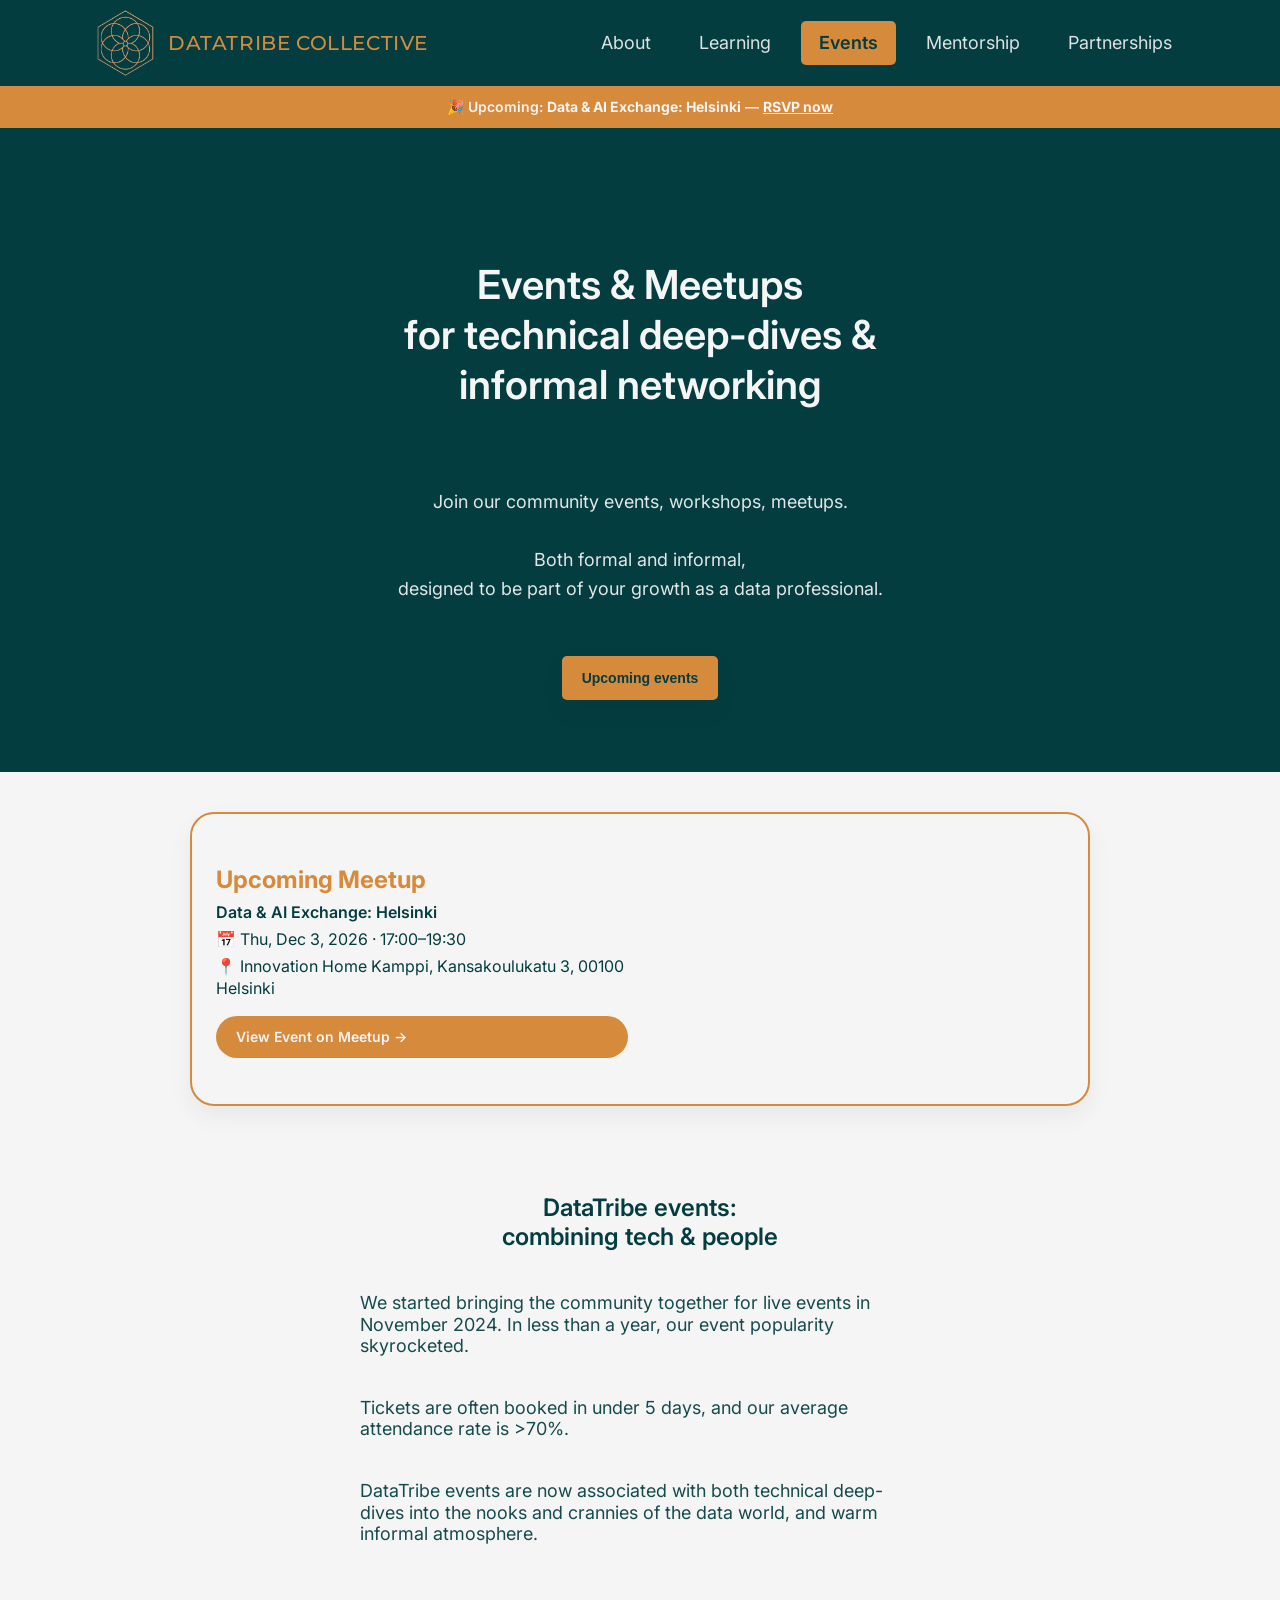
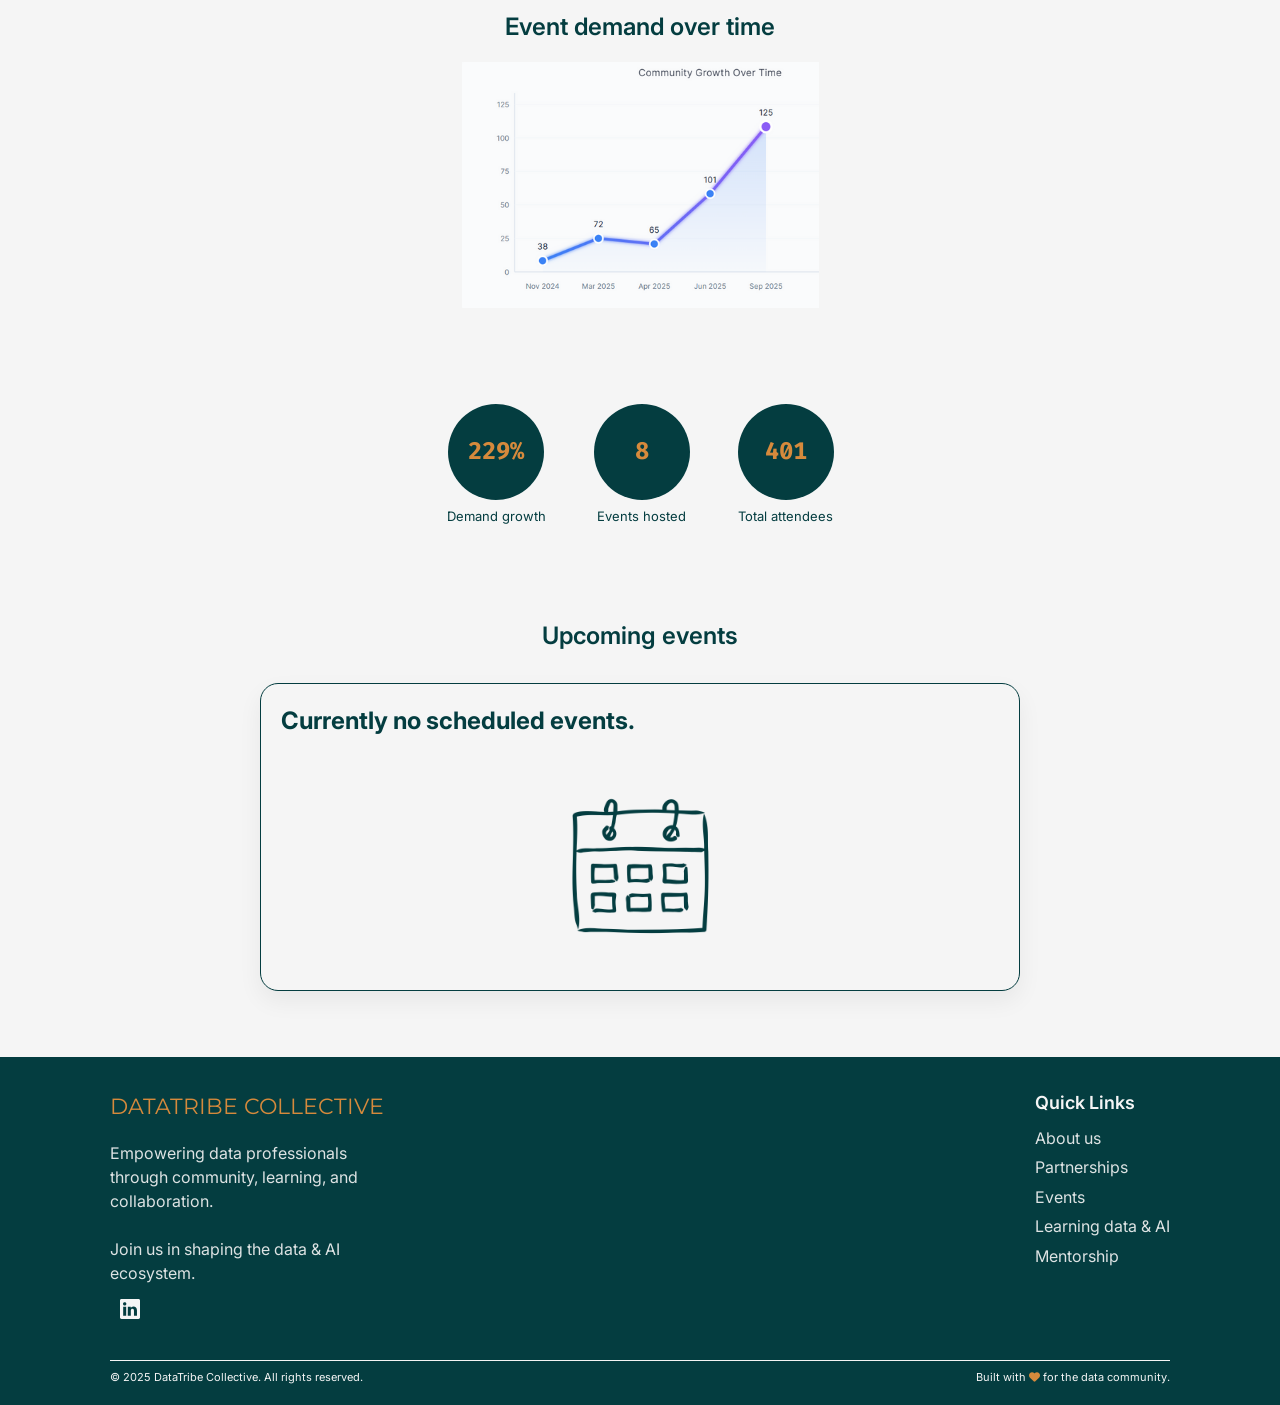
==== commit cf63ad45: "Restore the event demand chart The "Event demand over time" section rendered as a heading above roug" ====
--- a/events.html
+++ b/events.html
@@ -122,17 +122,18 @@
         </div>
     </section>
 
-    <!-- EVENT DEMAND PLACEHOLDER
-         Placeholder for your event-demand chart image.
-         Replace the inner text with an <img> when ready.
+    <!-- EVENT DEMAND
+         Attendance-over-time chart. Regenerate images/growth.png when the
+         numbers below it change so the two do not drift apart.
     -->
     <section class="events-chart-section">
         <div class="container why-join-header">
             <h1>Event demand over time</h1>
 
-            <!--<div class="events-chart-placeholder">
-                    <img src="growth.png" alt="DataTribe event demand over time">
-            </div>-->
+            <div class="events-chart-placeholder">
+                <img src="images/growth.png"
+                     alt="Chart: DataTribe event attendance rising from 38 in November 2024 to 125 in September 2025">
+            </div>
         </div>
     </section>
 
@@ -189,8 +190,8 @@
     ========================
         -->
 
-        <section id="no-upcoming-events">
-            <div class="container why-join">
+        <section>
+            <div class="container, why-join">
                 <div class="why-join-header">
                 <h1>Upcoming events</h1>
                 </div>
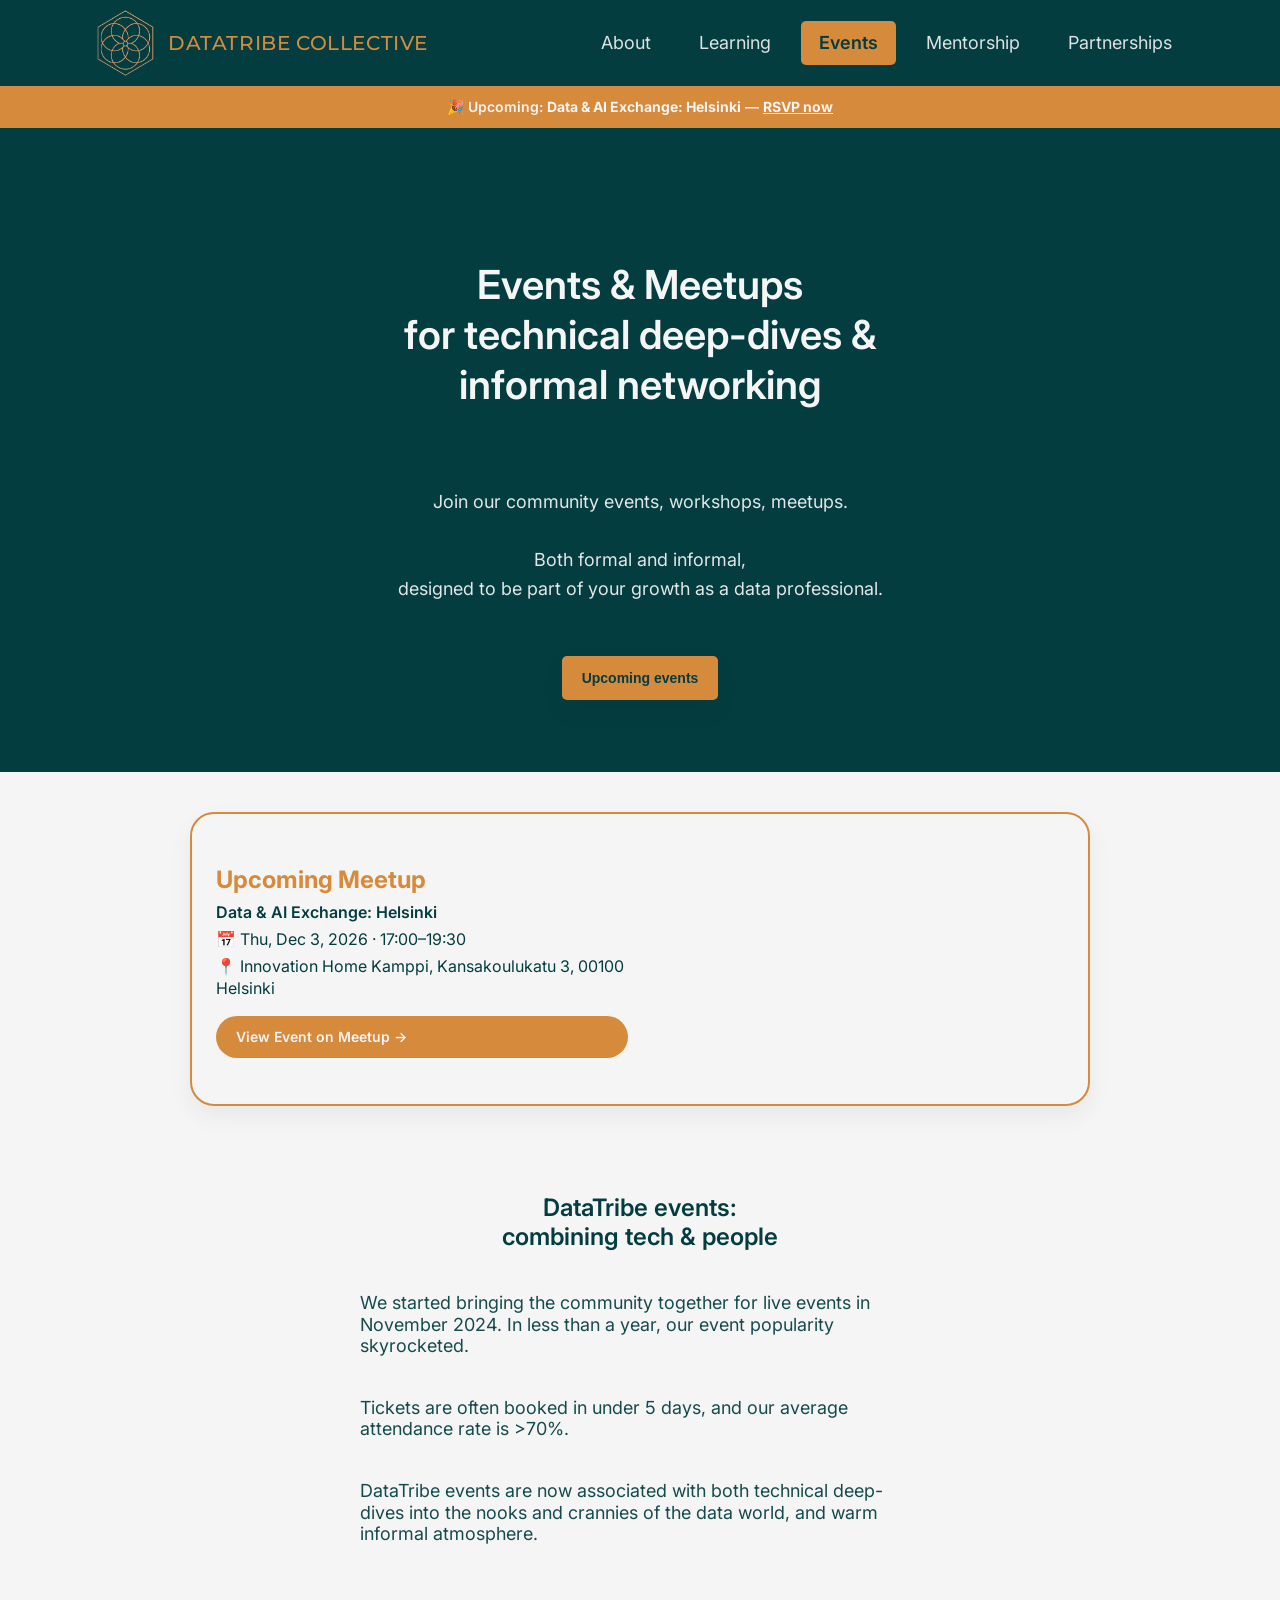
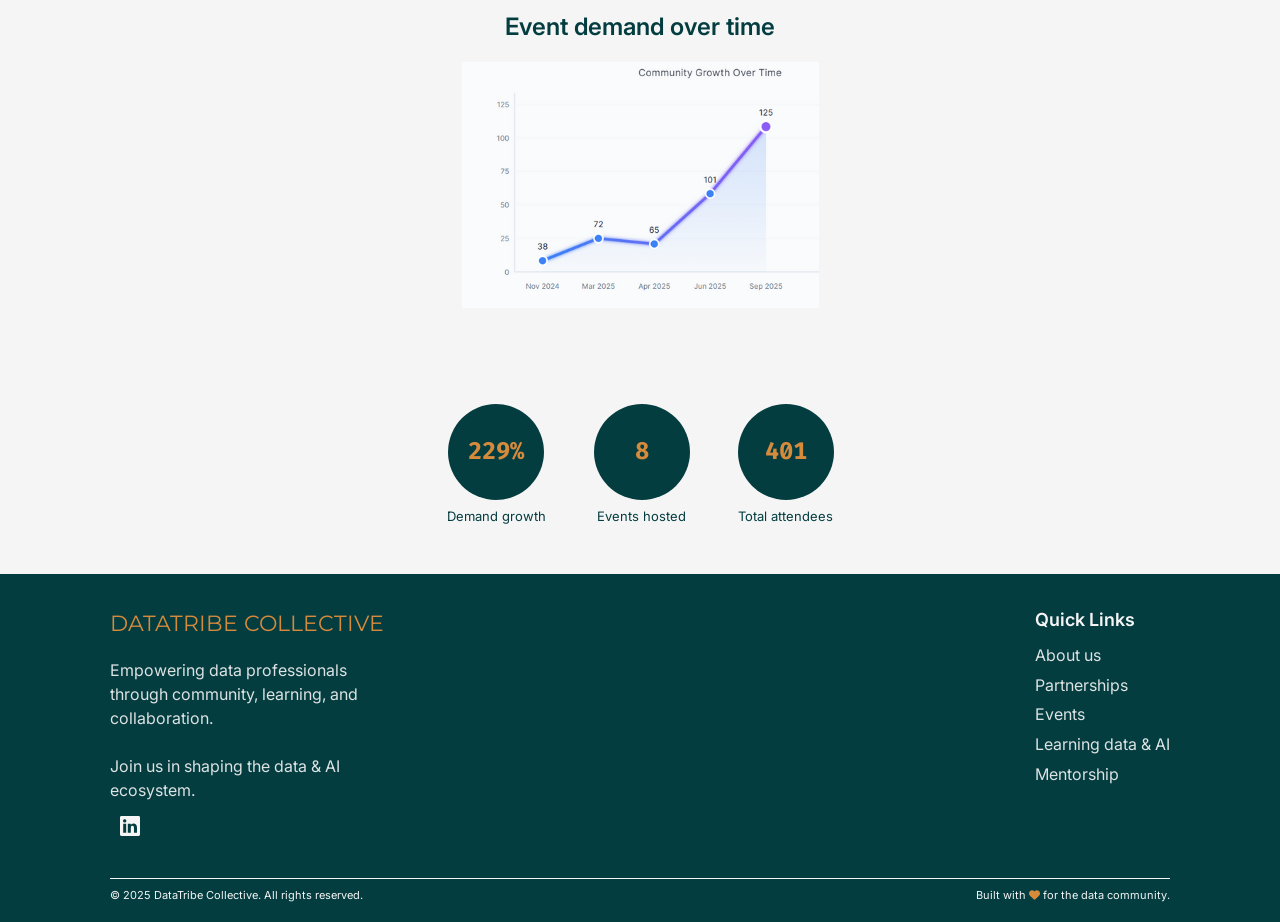
==== commit 8503f635: "Merge: restore the event demand chart" ====
--- a/events.html
+++ b/events.html
@@ -190,8 +190,8 @@
     ========================
         -->
 
-        <section>
-            <div class="container, why-join">
+        <section id="no-upcoming-events">
+            <div class="container why-join">
                 <div class="why-join-header">
                 <h1>Upcoming events</h1>
                 </div>
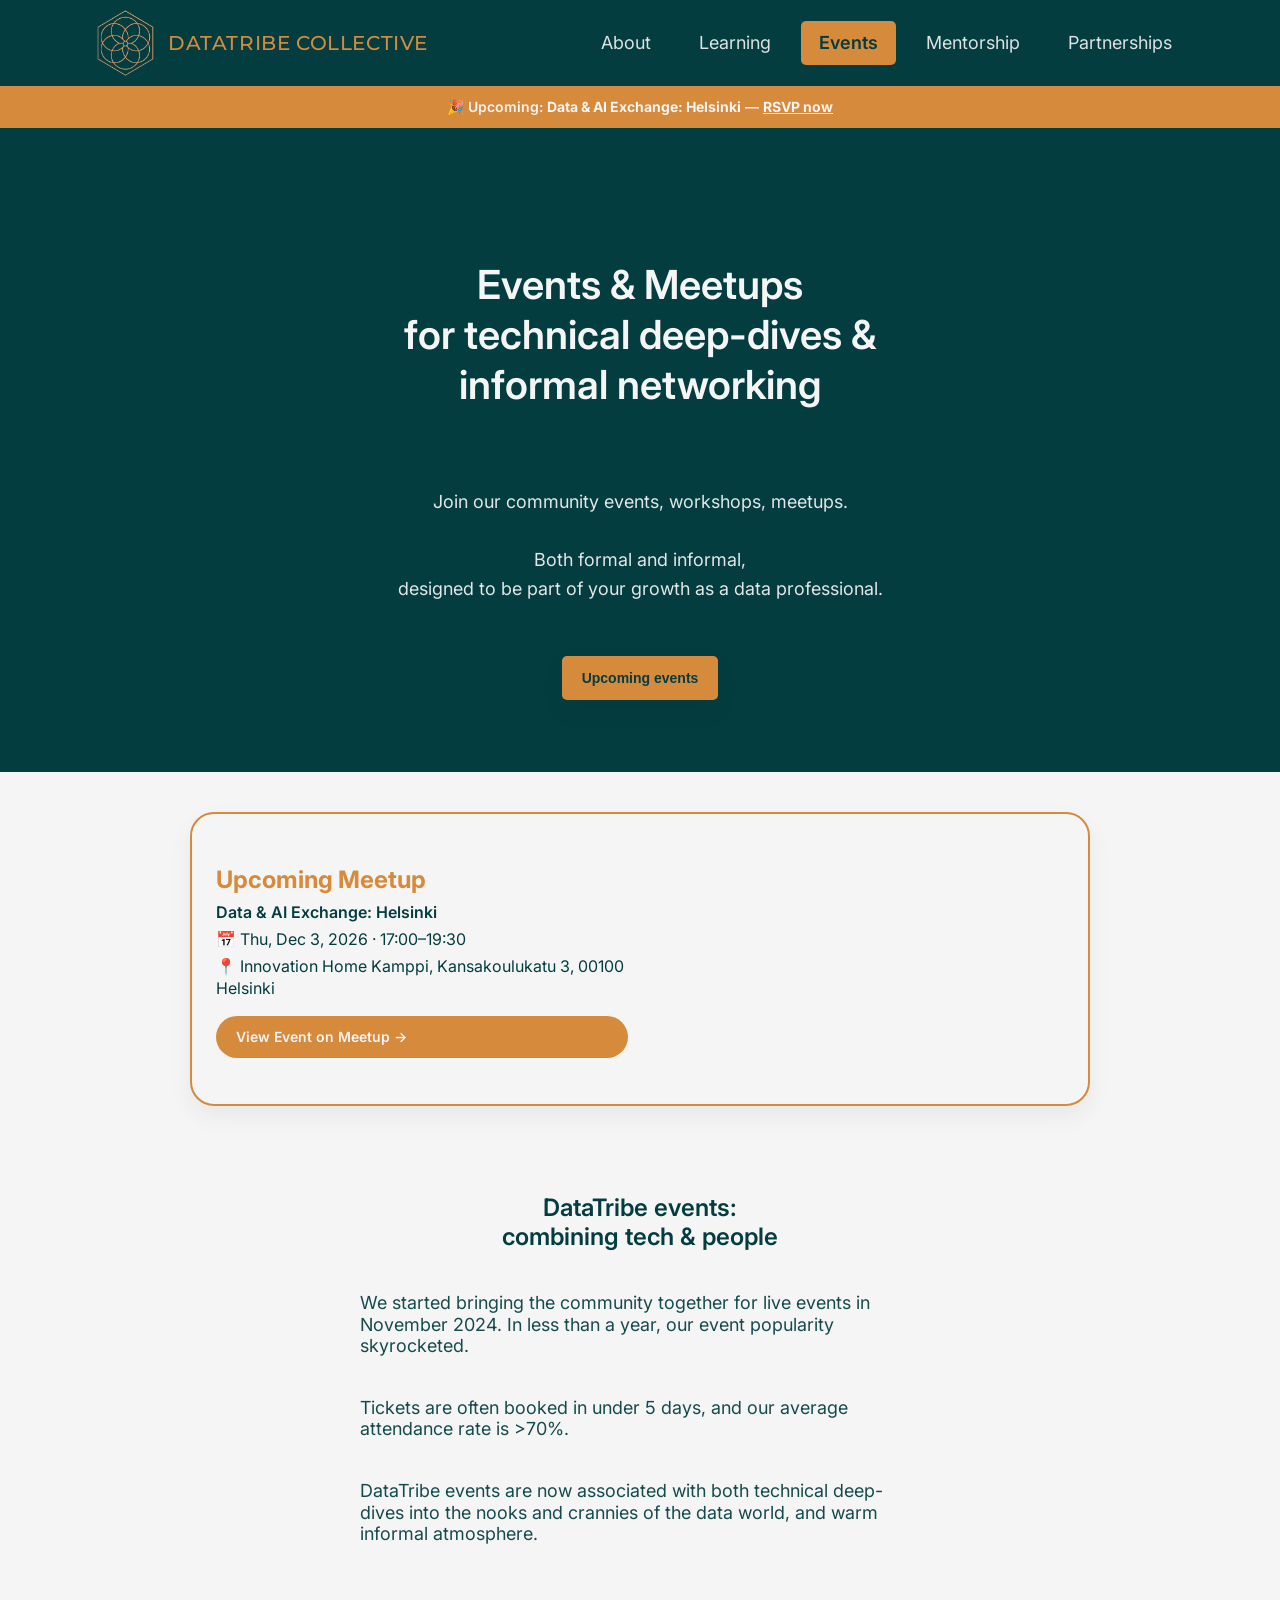
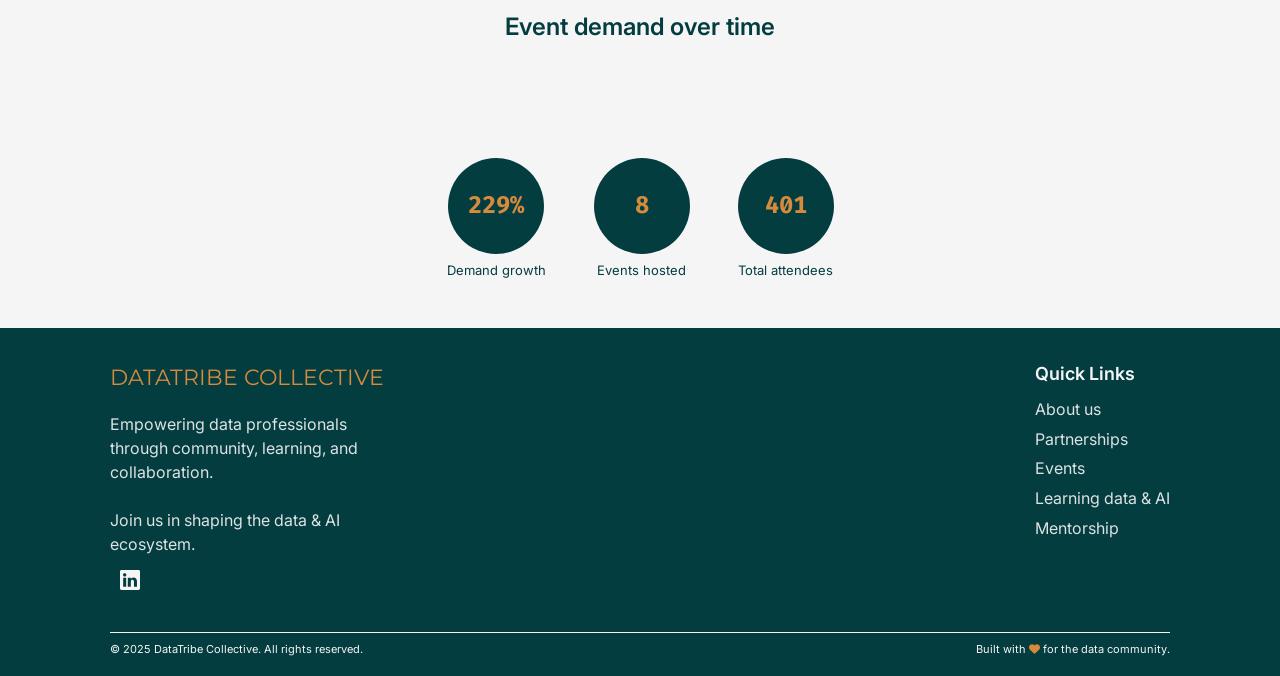
==== commit f4a5548c: "Merge: show one event block on events.html, not two" ====
--- a/events.html
+++ b/events.html
@@ -122,18 +122,17 @@
         </div>
     </section>
 
-    <!-- EVENT DEMAND
-         Attendance-over-time chart. Regenerate images/growth.png when the
-         numbers below it change so the two do not drift apart.
+    <!-- EVENT DEMAND PLACEHOLDER
+         Placeholder for your event-demand chart image.
+         Replace the inner text with an <img> when ready.
     -->
     <section class="events-chart-section">
         <div class="container why-join-header">
             <h1>Event demand over time</h1>
 
-            <div class="events-chart-placeholder">
-                <img src="images/growth.png"
-                     alt="Chart: DataTribe event attendance rising from 38 in November 2024 to 125 in September 2025">
-            </div>
+            <!--<div class="events-chart-placeholder">
+                    <img src="growth.png" alt="DataTribe event demand over time">
+            </div>-->
         </div>
     </section>
 
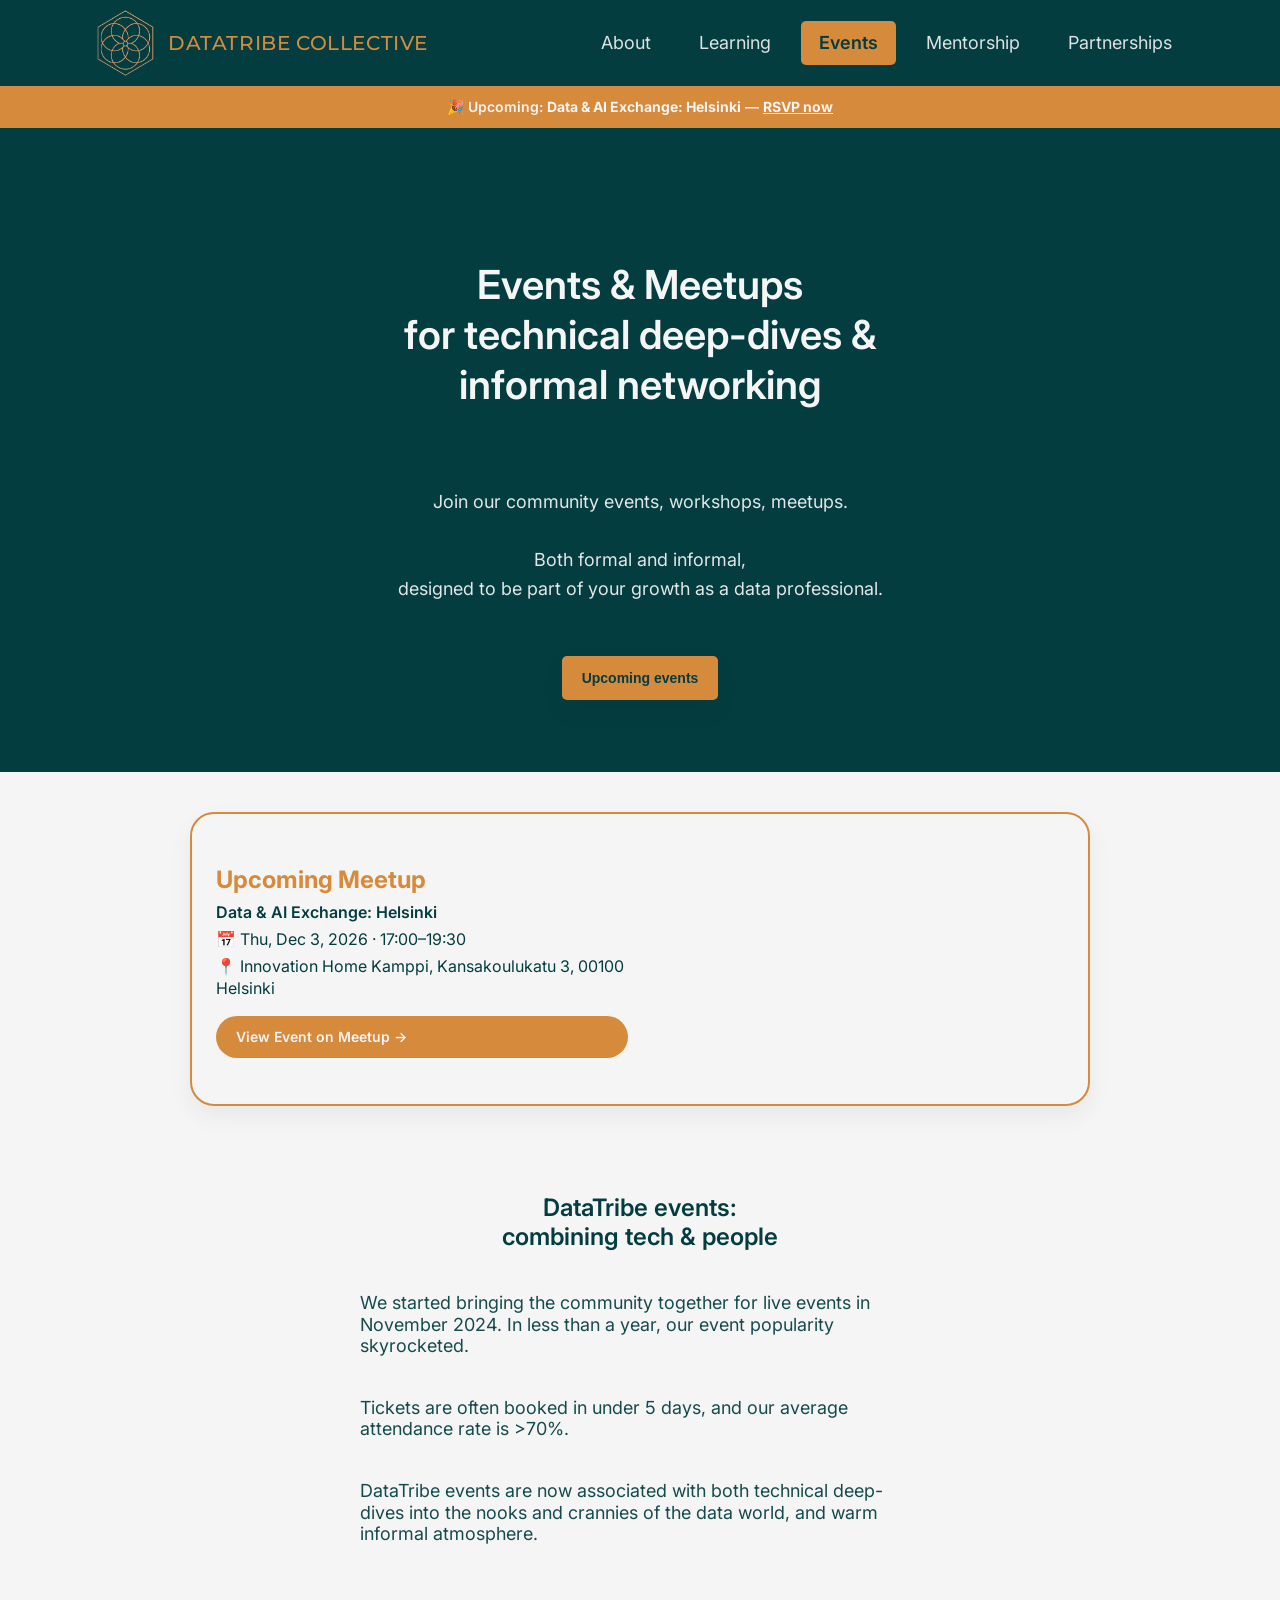
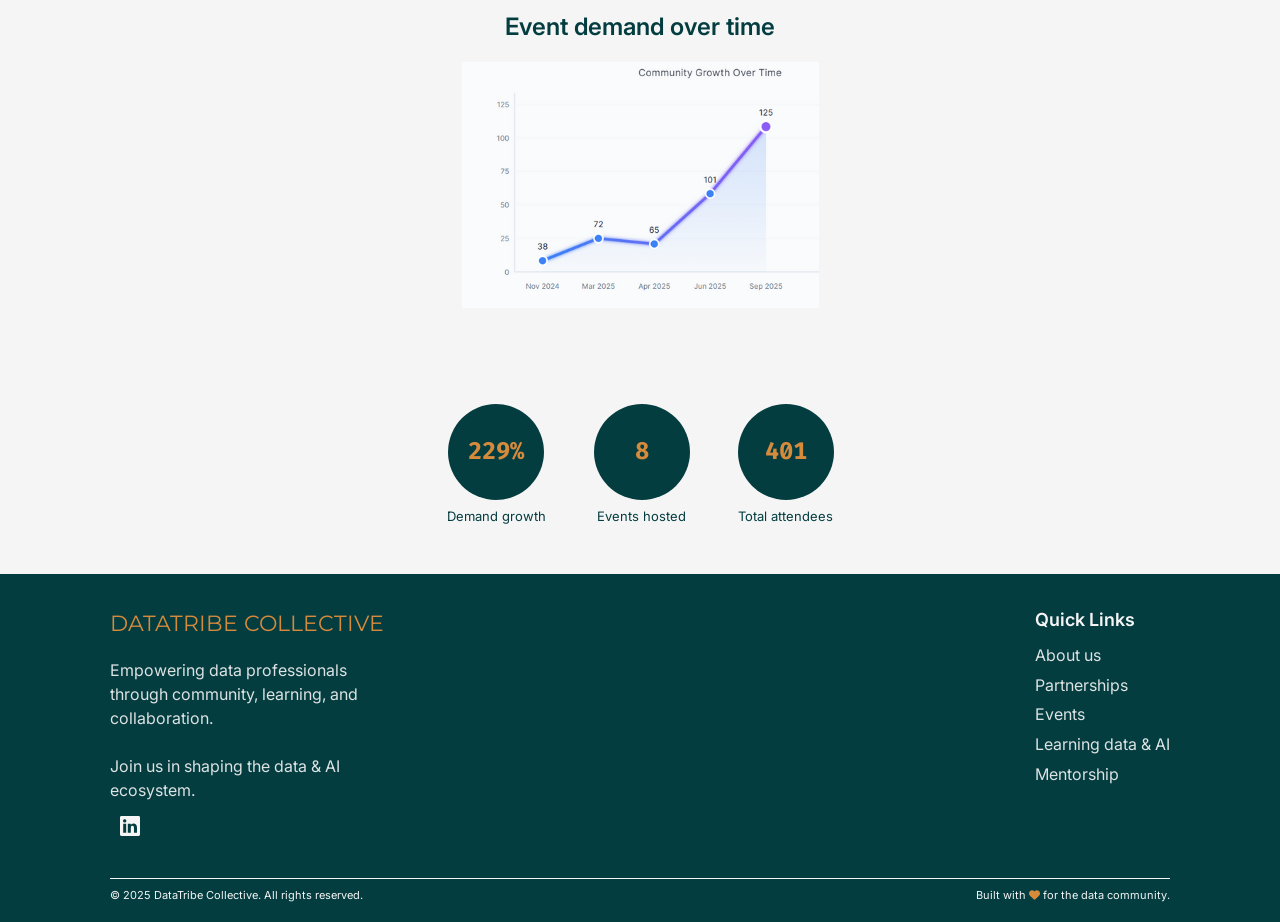
==== commit 25ba5e01: "Merge pull request #7 from datatribe-collective-labs/feat/events-fixes Fix events page: one upcoming" ====
--- a/events.html
+++ b/events.html
@@ -122,17 +122,18 @@
         </div>
     </section>
 
-    <!-- EVENT DEMAND PLACEHOLDER
-         Placeholder for your event-demand chart image.
-         Replace the inner text with an <img> when ready.
+    <!-- EVENT DEMAND
+         Attendance-over-time chart. Regenerate images/growth.png when the
+         numbers below it change so the two do not drift apart.
     -->
     <section class="events-chart-section">
         <div class="container why-join-header">
             <h1>Event demand over time</h1>
 
-            <!--<div class="events-chart-placeholder">
-                    <img src="growth.png" alt="DataTribe event demand over time">
-            </div>-->
+            <div class="events-chart-placeholder">
+                <img src="images/growth.png"
+                     alt="Chart: DataTribe event attendance rising from 38 in November 2024 to 125 in September 2025">
+            </div>
         </div>
     </section>
 
